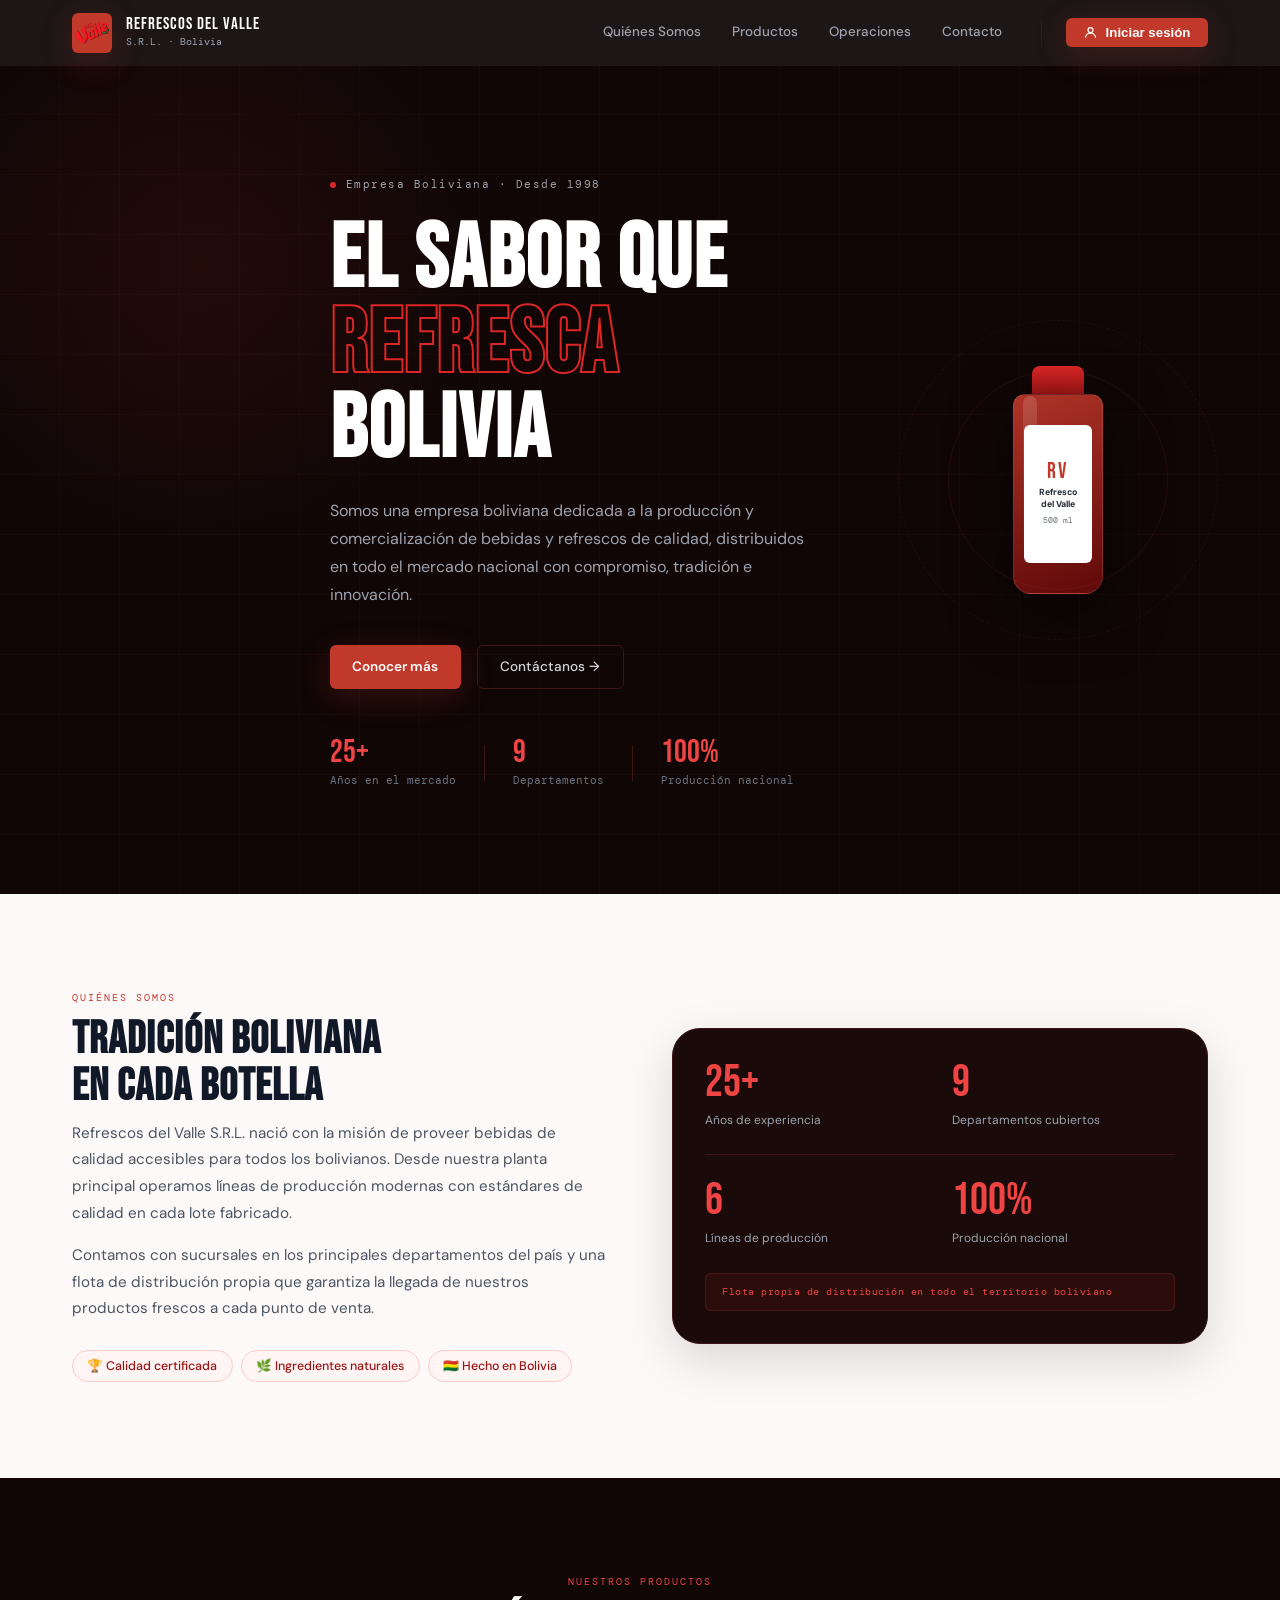
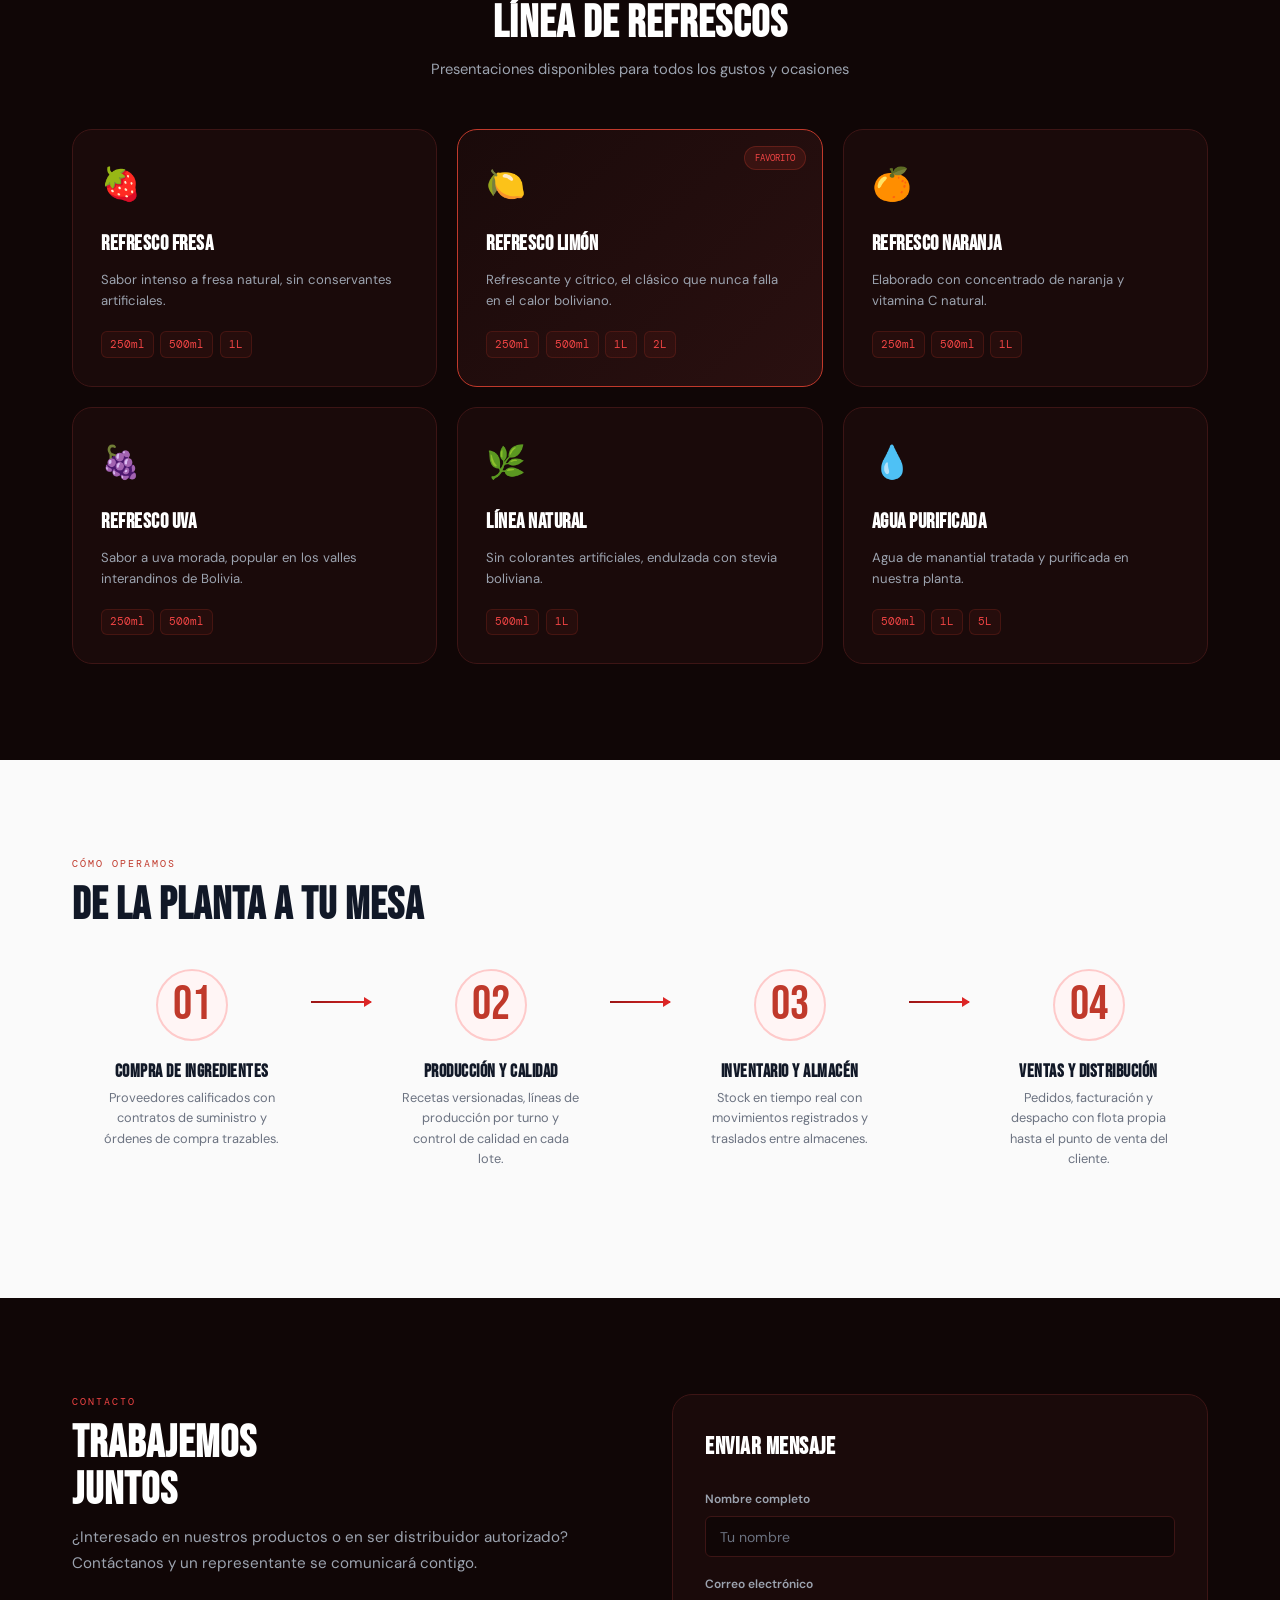
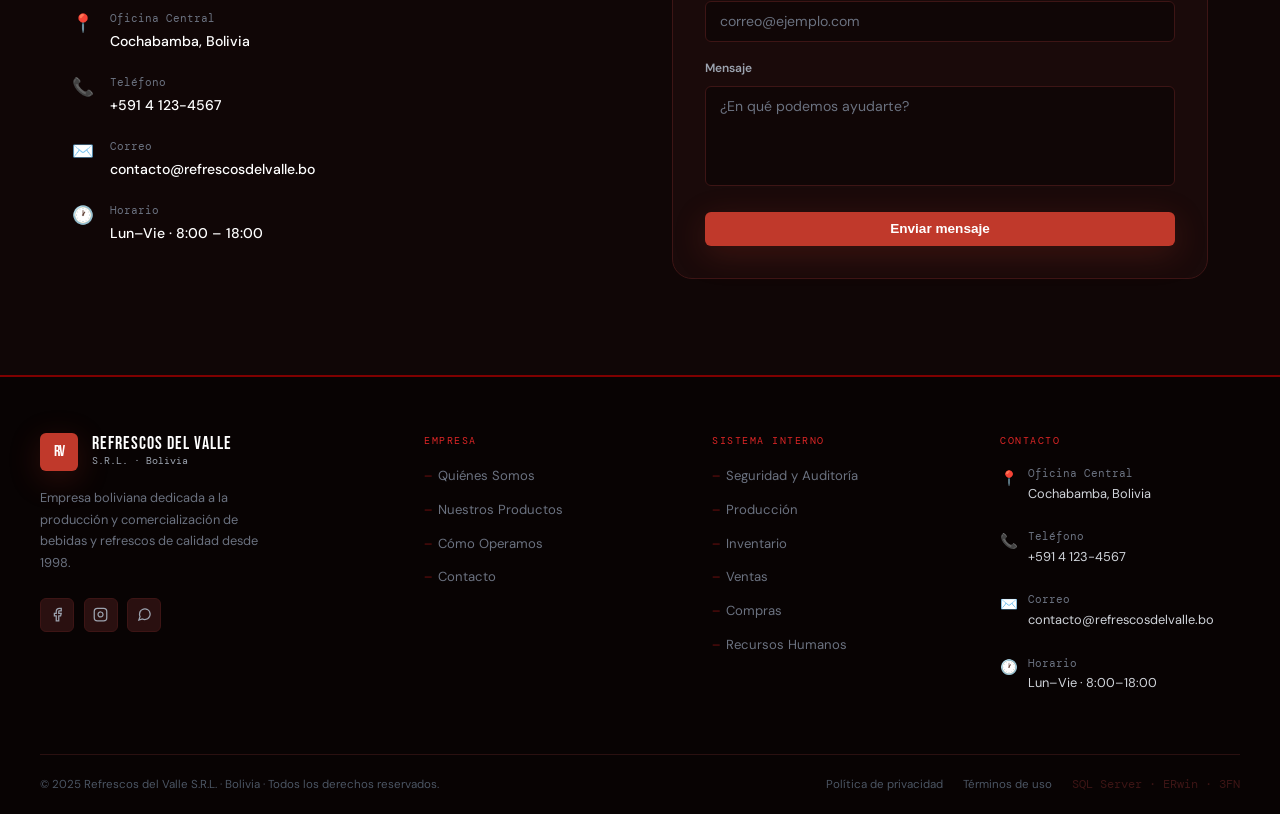
==== index.html @ 2c42db8d "Fist commit of the web page" ====
<!DOCTYPE html>
<html lang="es">
<head>
  <meta charset="UTF-8"/>
  <meta name="viewport" content="width=device-width, initial-scale=1.0"/>
  <title>Refrescos del Valle S.R.L. — Inicio</title>
  <meta name="description" content="Empresa boliviana dedicada a la producción y comercialización de bebidas y refrescos de calidad desde 1998."/>
  <link rel="icon" href="/assets/img/favicon.ico"/>
  <link rel="preconnect" href="https://fonts.googleapis.com"/>
  <link rel="preconnect" href="https://fonts.gstatic.com" crossorigin/>
  <link href="https://fonts.googleapis.com/css2?family=Bebas+Neue&family=DM+Sans:ital,wght@0,300;0,400;0,500;0,600;1,300&family=DM+Mono:wght@400;500&display=swap" rel="stylesheet"/>
  <link rel="stylesheet" href="/css/styles.css"/>
  <link rel="stylesheet" href="/css/components.css"/>
</head>
<body>

  <div id="header-placeholder"></div>

  <section class="hero-landing" id="inicio">
    <div class="hero-grid-bg"></div>
    <div class="hero-glow"></div>

    <div class="hero-landing-inner">
      <div class="hero-eyebrow">
        <span class="eyebrow-dot"></span>
        Empresa Boliviana · Desde 1998
      </div>
      <h1 class="hero-landing-title">
        El sabor que<br/>
        <span class="title-stroke">refresca</span><br/>
        Bolivia
      </h1>
      <p class="hero-landing-desc">
        Somos una empresa boliviana dedicada a la producción y comercialización
        de bebidas y refrescos de calidad, distribuidos en todo el mercado nacional
        con compromiso, tradición e innovación.
      </p>
      <div class="hero-actions">
        <a href="#quienes" class="btn-primary">Conocer más</a>
        <a href="#contacto" class="btn-ghost">Contáctanos →</a>
      </div>
      <div class="hero-numbers">
        <div class="hn-item">
          <span class="hn-val">25+</span>
          <span class="hn-label">Años en el mercado</span>
        </div>
        <div class="hn-sep"></div>
        <div class="hn-item">
          <span class="hn-val">9</span>
          <span class="hn-label">Departamentos</span>
        </div>
        <div class="hn-sep"></div>
        <div class="hn-item">
          <span class="hn-val">100%</span>
          <span class="hn-label">Producción nacional</span>
        </div>
      </div>
    </div>

    <!-- Botella decorativa -->
    <div class="hero-side-deco" aria-hidden="true">
      <div class="deco-bottle">
        <div class="bottle-cap"></div>
        <div class="bottle-body">
          <div class="bottle-label">
            <span class="bl-logo">RV</span>
            <span class="bl-name">Refresco<br/>del Valle</span>
            <span class="bl-vol">500 ml</span>
          </div>
        </div>
        <div class="bottle-shine"></div>
      </div>
      <div class="deco-circle dc1"></div>
      <div class="deco-circle dc2"></div>
    </div>
  </section>

  <!-- ══ QUIÉNES SOMOS ══ -->
  <section class="section" id="quienes">
    <div class="container">
      <div class="two-col">
        <div class="col-text">
          <div class="section-tag">QUIÉNES SOMOS</div>
          <h2 class="section-title">Tradición boliviana<br/>en cada botella</h2>
          <p class="body-text">
            Refrescos del Valle S.R.L. nació con la misión de proveer bebidas de calidad
            accesibles para todos los bolivianos. Desde nuestra planta principal operamos
            líneas de producción modernas con estándares de calidad en cada lote fabricado.
          </p>
          <p class="body-text mt-1">
            Contamos con sucursales en los principales departamentos del país y una flota
            de distribución propia que garantiza la llegada de nuestros productos frescos
            a cada punto de venta.
          </p>
          <div class="pill-group">
            <span class="pill">🏆 Calidad certificada</span>
            <span class="pill">🌿 Ingredientes naturales</span>
            <span class="pill">🇧🇴 Hecho en Bolivia</span>
          </div>
        </div>
        <div class="col-visual">
          <div class="stats-card">
            <div class="sc-row">
              <div class="sc-item">
                <span class="sc-num">25+</span>
                <span class="sc-label">Años de experiencia</span>
              </div>
              <div class="sc-item">
                <span class="sc-num">9</span>
                <span class="sc-label">Departamentos cubiertos</span>
              </div>
            </div>
            <div class="sc-divider"></div>
            <div class="sc-row">
              <div class="sc-item">
                <span class="sc-num">6</span>
                <span class="sc-label">Líneas de producción</span>
              </div>
              <div class="sc-item">
                <span class="sc-num">100%</span>
                <span class="sc-label">Producción nacional</span>
              </div>
            </div>
            <div class="sc-badge">Flota propia de distribución en todo el territorio boliviano</div>
          </div>
        </div>
      </div>
    </div>
  </section>

  <!-- ══ PRODUCTOS ══ -->
  <section class="section section-dark" id="productos">
    <div class="container">
      <div class="section-header-centered">
        <div class="section-tag light">NUESTROS PRODUCTOS</div>
        <h2 class="section-title light">Línea de refrescos</h2>
        <p class="section-subdesc">Presentaciones disponibles para todos los gustos y ocasiones</p>
      </div>
      <div class="products-grid">
        <div class="product-card">
          <div class="pc-icon">🍓</div>
          <h3 class="pc-name">Refresco Fresa</h3>
          <p class="pc-desc">Sabor intenso a fresa natural, sin conservantes artificiales.</p>
          <div class="pc-sizes">
            <span class="pc-size">250ml</span><span class="pc-size">500ml</span><span class="pc-size">1L</span>
          </div>
        </div>
        <div class="product-card featured">
          <div class="pc-badge-feat">FAVORITO</div>
          <div class="pc-icon">🍋</div>
          <h3 class="pc-name">Refresco Limón</h3>
          <p class="pc-desc">Refrescante y cítrico, el clásico que nunca falla en el calor boliviano.</p>
          <div class="pc-sizes">
            <span class="pc-size">250ml</span><span class="pc-size">500ml</span><span class="pc-size">1L</span><span class="pc-size">2L</span>
          </div>
        </div>
        <div class="product-card">
          <div class="pc-icon">🍊</div>
          <h3 class="pc-name">Refresco Naranja</h3>
          <p class="pc-desc">Elaborado con concentrado de naranja y vitamina C natural.</p>
          <div class="pc-sizes">
            <span class="pc-size">250ml</span><span class="pc-size">500ml</span><span class="pc-size">1L</span>
          </div>
        </div>
        <div class="product-card">
          <div class="pc-icon">🍇</div>
          <h3 class="pc-name">Refresco Uva</h3>
          <p class="pc-desc">Sabor a uva morada, popular en los valles interandinos de Bolivia.</p>
          <div class="pc-sizes">
            <span class="pc-size">250ml</span><span class="pc-size">500ml</span>
          </div>
        </div>
        <div class="product-card">
          <div class="pc-icon">🌿</div>
          <h3 class="pc-name">Línea Natural</h3>
          <p class="pc-desc">Sin colorantes artificiales, endulzada con stevia boliviana.</p>
          <div class="pc-sizes">
            <span class="pc-size">500ml</span><span class="pc-size">1L</span>
          </div>
        </div>
        <div class="product-card">
          <div class="pc-icon">💧</div>
          <h3 class="pc-name">Agua Purificada</h3>
          <p class="pc-desc">Agua de manantial tratada y purificada en nuestra planta.</p>
          <div class="pc-sizes">
            <span class="pc-size">500ml</span><span class="pc-size">1L</span><span class="pc-size">5L</span>
          </div>
        </div>
      </div>
    </div>
  </section>

  <!-- ══ OPERACIONES ══ -->
  <section class="section section-alt" id="operaciones">
    <div class="container">
      <div class="section-tag">CÓMO OPERAMOS</div>
      <h2 class="section-title">De la planta a tu mesa</h2>
      <div class="ops-timeline">
        <div class="ops-step">
          <div class="ops-num">01</div>
          <div class="ops-content">
            <h3 class="ops-title">Compra de Ingredientes</h3>
            <p class="ops-desc">Proveedores calificados con contratos de suministro y órdenes de compra trazables.</p>
          </div>
        </div>
        <div class="ops-connector"></div>
        <div class="ops-step">
          <div class="ops-num">02</div>
          <div class="ops-content">
            <h3 class="ops-title">Producción y Calidad</h3>
            <p class="ops-desc">Recetas versionadas, líneas de producción por turno y control de calidad en cada lote.</p>
          </div>
        </div>
        <div class="ops-connector"></div>
        <div class="ops-step">
          <div class="ops-num">03</div>
          <div class="ops-content">
            <h3 class="ops-title">Inventario y Almacén</h3>
            <p class="ops-desc">Stock en tiempo real con movimientos registrados y traslados entre almacenes.</p>
          </div>
        </div>
        <div class="ops-connector"></div>
        <div class="ops-step">
          <div class="ops-num">04</div>
          <div class="ops-content">
            <h3 class="ops-title">Ventas y Distribución</h3>
            <p class="ops-desc">Pedidos, facturación y despacho con flota propia hasta el punto de venta del cliente.</p>
          </div>
        </div>
      </div>
    </div>
  </section>

  <!-- ══ CONTACTO ══ -->
  <section class="section section-dark" id="contacto">
    <div class="container">
      <div class="two-col contact-col">
        <div class="col-text">
          <div class="section-tag light">CONTACTO</div>
          <h2 class="section-title light">Trabajemos<br/>juntos</h2>
          <p class="body-text light">
            ¿Interesado en nuestros productos o en ser distribuidor autorizado?
            Contáctanos y un representante se comunicará contigo.
          </p>
          <div class="contact-info">
            <div class="ci-item">
              <span class="ci-icon">📍</span>
              <div>
                <span class="ci-label">Oficina Central</span>
                <span class="ci-val">Cochabamba, Bolivia</span>
              </div>
            </div>
            <div class="ci-item">
              <span class="ci-icon">📞</span>
              <div>
                <span class="ci-label">Teléfono</span>
                <span class="ci-val">+591 4 123-4567</span>
              </div>
            </div>
            <div class="ci-item">
              <span class="ci-icon">✉️</span>
              <div>
                <span class="ci-label">Correo</span>
                <span class="ci-val">contacto@refrescosdelvalle.bo</span>
              </div>
            </div>
            <div class="ci-item">
              <span class="ci-icon">🕐</span>
              <div>
                <span class="ci-label">Horario</span>
                <span class="ci-val">Lun–Vie · 8:00 – 18:00</span>
              </div>
            </div>
          </div>
        </div>
        <div class="contact-form-wrap">
          <div class="contact-form">
            <h3 class="form-title">Enviar mensaje</h3>
            <div class="form-group">
              <label class="form-label" for="contactNombre">Nombre completo</label>
              <input type="text" id="contactNombre" class="form-input" placeholder="Tu nombre"/>
            </div>
            <div class="form-group">
              <label class="form-label" for="contactEmail">Correo electrónico</label>
              <input type="email" id="contactEmail" class="form-input" placeholder="correo@ejemplo.com"/>
            </div>
            <div class="form-group">
              <label class="form-label" for="contactMsg">Mensaje</label>
              <textarea id="contactMsg" class="form-input form-textarea" placeholder="¿En qué podemos ayudarte?"></textarea>
            </div>
            <button class="btn-primary full-width">Enviar mensaje</button>
          </div>
        </div>
      </div>
    </div>
  </section>

  <!-- Footer (se inyecta aquí) -->
  <div id="footer-placeholder"></div>

  <!-- Estilos específicos de index -->
  <style>
    /* Hero landing */
    .hero-landing {
      background: var(--dark-900); min-height: 92vh;
      display: flex; align-items: center;
      position: relative; overflow: hidden; padding: 5rem 2rem;
    }
    .hero-grid-bg {
      position: absolute; inset: 0; pointer-events: none;
      background-image:
        repeating-linear-gradient(0deg, transparent, transparent 59px, rgba(192,57,43,0.05) 59px, rgba(192,57,43,0.05) 60px),
        repeating-linear-gradient(90deg, transparent, transparent 59px, rgba(192,57,43,0.05) 59px, rgba(192,57,43,0.05) 60px);
    }
    .hero-glow {
      position: absolute; width: 600px; height: 600px;
      background: radial-gradient(circle, rgba(192,57,43,0.1) 0%, transparent 70%);
      top: -100px; left: -100px; pointer-events: none;
    }
    .hero-landing-inner { max-width: 1200px; margin: 0 auto; width: 100%; position: relative; z-index: 2; max-width: 620px; }
    .hero-eyebrow {
      display: inline-flex; align-items: center; gap: 0.6rem;
      font-family: var(--font-mono); font-size: 0.68rem;
      color: var(--gray-400); letter-spacing: 1.5px; margin-bottom: 1.5rem;
      animation: fadeUp .6s ease both;
    }
    .eyebrow-dot {
      width: 6px; height: 6px; border-radius: 50%; background: var(--red-500);
      animation: pulse-dot 2s ease infinite;
    }
    @keyframes pulse-dot { 0%,100% { opacity:1;transform:scale(1); } 50% { opacity:.5;transform:scale(.75); } }
    .hero-landing-title {
      font-family: var(--font-display); font-size: clamp(3.5rem,7vw,6.5rem);
      color: var(--white); line-height: .95; letter-spacing: 2px; margin-bottom: 1.5rem;
      animation: fadeUp .65s ease .1s both;
    }
    .title-stroke { -webkit-text-stroke: 2px var(--red-500); color: transparent; }
    .hero-landing-desc { color: var(--gray-400); font-size: 1rem; line-height: 1.75; max-width: 480px; margin-bottom: 2.25rem; animation: fadeUp .65s ease .2s both; }
    .hero-actions { display: flex; gap: 1rem; flex-wrap: wrap; margin-bottom: 3rem; animation: fadeUp .65s ease .3s both; }
    .hero-numbers { display: flex; align-items: center; animation: fadeUp .65s ease .4s both; }
    .hn-item { display: flex; flex-direction: column; padding: 0 1.75rem; }
    .hn-item:first-child { padding-left: 0; }
    .hn-val { font-family: var(--font-display); font-size: 2rem; color: var(--red-400); line-height: 1; }
    .hn-label { font-size: .68rem; color: var(--gray-500); font-family: var(--font-mono); margin-top: .2rem; }
    .hn-sep { width: 1px; height: 36px; background: var(--dark-600); }
    /* Botella */
    .hero-side-deco { position: absolute; right: 8%; top: 50%; transform: translateY(-50%); width: 240px; height: 400px; display: flex; align-items: center; justify-content: center; }
    .deco-bottle { position: relative; animation: float 4s ease-in-out infinite; }
    .bottle-cap { width: 52px; height: 28px; background: linear-gradient(180deg,var(--red-500),var(--red-700)); border-radius: 8px 8px 0 0; margin: 0 auto; }
    .bottle-body { width: 90px; height: 200px; background: linear-gradient(160deg,rgba(192,57,43,.9),rgba(100,10,10,.95)); border-radius: 12px 12px 18px 18px; position: relative; overflow: hidden; border: 1px solid rgba(255,255,255,.1); box-shadow: 0 20px 60px rgba(0,0,0,.5); }
    .bottle-label { position: absolute; inset: 30px 10px; background: var(--white); border-radius: 6px; display: flex; flex-direction: column; align-items: center; justify-content: center; gap: 4px; padding: 8px; }
    .bl-logo { font-family: var(--font-display); font-size: 1.4rem; color: var(--red-600); letter-spacing: 2px; line-height: 1; }
    .bl-name { font-size: .55rem; font-weight: 700; color: var(--gray-800); text-align: center; line-height: 1.3; }
    .bl-vol  { font-family: var(--font-mono); font-size: .5rem; color: var(--gray-500); }
    .bottle-shine { position: absolute; top: 30px; left: 10px; width: 14px; height: 160px; background: linear-gradient(180deg,rgba(255,255,255,.15),transparent); border-radius: 20px; }
    .deco-circle { position: absolute; border-radius: 50%; border: 1px solid rgba(192,57,43,.12); animation: spin-slow linear infinite; }
    .dc1 { width: 220px; height: 220px; animation-duration: 25s; }
    .dc2 { width: 320px; height: 320px; border-style: dashed; animation-duration: 40s; animation-direction: reverse; }
    @keyframes float { 0%,100% { transform:translateY(0); } 50% { transform:translateY(-12px); } }
    /* Products */
    .products-grid { display: grid; grid-template-columns: repeat(3,1fr); gap: 1.25rem; }
    .product-card { background: var(--dark-800); border: 1px solid var(--dark-600); border-radius: var(--radius-lg); padding: 1.75rem; position: relative; overflow: hidden; transition: all .25s; }
    .product-card:hover { border-color: var(--red-700); transform: translateY(-4px); box-shadow: var(--shadow-red); }
    .product-card.featured { border-color: var(--red-600); background: linear-gradient(135deg,var(--dark-800),var(--dark-700)); }
    .pc-badge-feat { position: absolute; top: 1rem; right: 1rem; font-family: var(--font-mono); font-size: .58rem; color: var(--red-400); background: rgba(192,57,43,.15); border: 1px solid rgba(192,57,43,.3); padding: .2rem .6rem; border-radius: 999px; }
    .pc-icon { font-size: 2rem; margin-bottom: 1rem; }
    .pc-name { font-family: var(--font-display); font-size: 1.3rem; color: var(--white); letter-spacing: .5px; margin-bottom: .5rem; }
    .pc-desc { font-size: .82rem; color: var(--gray-400); line-height: 1.6; margin-bottom: 1.25rem; }
    .pc-sizes { display: flex; flex-wrap: wrap; gap: .4rem; }
    .pc-size { font-family: var(--font-mono); font-size: .68rem; color: var(--red-400); background: rgba(192,57,43,.08); border: 1px solid rgba(192,57,43,.2); padding: .2rem .5rem; border-radius: var(--radius-sm); }
    /* Ops */
    .ops-timeline { display: flex; align-items: flex-start; gap: 0; margin: 2.5rem 0 2rem; }
    .ops-step { flex: 1; display: flex; flex-direction: column; align-items: center; text-align: center; gap: 1rem; }
    .ops-connector { flex-shrink: 0; width: 60px; height: 2px; background: linear-gradient(90deg,var(--red-700),var(--red-500)); margin-top: 2rem; position: relative; }
    .ops-connector::after { content:''; position: absolute; right:-6px; top:-4px; border: 5px solid transparent; border-left: 8px solid var(--red-500); }
    .ops-num { font-family: var(--font-display); font-size: 3rem; color: var(--red-600); line-height: 1; border: 2px solid var(--red-200); border-radius: 50%; width: 72px; height: 72px; display: flex; align-items: center; justify-content: center; background: var(--red-50); }
    .ops-title { font-family: var(--font-display); font-size: 1.15rem; color: var(--gray-900); letter-spacing: .5px; }
    .ops-desc  { font-size: .8rem; color: var(--gray-500); line-height: 1.6; max-width: 180px; }
    /* Contact */
    .contact-info { display: flex; flex-direction: column; gap: 1.25rem; margin-top: 2rem; }
    .ci-item { display: flex; align-items: flex-start; gap: 1rem; }
    .ci-icon { font-size: 1.1rem; flex-shrink: 0; }
    .ci-label { display: block; font-size: .7rem; color: var(--gray-500); font-family: var(--font-mono); margin-bottom: .15rem; }
    .ci-val   { display: block; font-size: .88rem; color: var(--white); font-weight: 500; }
    /* Responsive */
    @media (max-width: 1024px) {
      .products-grid { grid-template-columns: repeat(2,1fr); }
      .hero-side-deco { display: none; }
      .ops-timeline { flex-direction: column; align-items: flex-start; }
      .ops-connector { width: 2px; height: 30px; margin: 0 0 0 35px; }
      .ops-connector::after { display: none; }
      .ops-step { flex-direction: row; text-align: left; gap: 1.25rem; }
    }
    @media (max-width: 640px) {
      .products-grid { grid-template-columns: 1fr; }
      .hero-numbers { flex-wrap: wrap; gap: 1rem; }
      .hn-sep { display: none; }
      .hn-item { padding: 0; }
    }
  </style>

  <script src="/js/components.js"></script>
</body>
</html>
---- css/styles.css ----
*, *::before, *::after { box-sizing: border-box; margin: 0; padding: 0; }

:root {
  --red-900:  #5c0000;
  --red-800:  #7f0000;
  --red-700:  #9b1515;
  --red-600:  #c0392b;
  --red-500:  #dc2626;
  --red-400:  #ef4444;
  --red-200:  #fecaca;
  --red-100:  #fee2e2;
  --red-50:   #fff5f5;

  --dark-950: #080303;
  --dark-900: #100606;
  --dark-800: #1a0a0a;
  --dark-700: #2a1010;
  --dark-600: #3d1515;

  --gray-50:  #fafafa;
  --gray-100: #f3f3f3;
  --gray-200: #e5e5e5;
  --gray-300: #d1d5db;
  --gray-400: #9ca3af;
  --gray-500: #6b7280;
  --gray-600: #4b5563;
  --gray-800: #1f2937;
  --gray-900: #111827;

  --white: #ffffff;
  --cream: #fdf9f9;

  --font-display: 'Bebas Neue', sans-serif;
  --font-body:    'DM Sans', sans-serif;
  --font-mono:    'DM Mono', monospace;

  --radius-sm:  6px;
  --radius-md:  12px;
  --radius-lg:  20px;
  --radius-xl:  28px;

  --shadow-sm:  0 2px 8px rgba(0,0,0,0.07);
  --shadow-md:  0 8px 24px rgba(0,0,0,0.11);
  --shadow-lg:  0 16px 48px rgba(0,0,0,0.14);
  --shadow-red: 0 8px 32px rgba(192,57,43,0.22);

  /* Altura del header para offset en anclas */
  --header-h: 66px;
}

html { scroll-behavior: smooth; }

body {
  font-family: var(--font-body);
  background: var(--cream);
  color: var(--gray-800);
  line-height: 1.65;
  overflow-x: hidden;
  /* espacio para el header sticky */
  padding-top: var(--header-h);
}

/* ── Utilidades ── */
.container  { max-width: 1200px; margin: 0 auto; padding: 0 2rem; }
.mt-1       { margin-top: 1rem; }
.red-accent { color: var(--red-500); }

/* ── Botones ── */
.btn-primary {
  display: inline-flex; align-items: center; justify-content: center;
  background: var(--red-600); color: var(--white);
  padding: 0.6rem 1.4rem; border-radius: var(--radius-sm);
  font-size: 0.85rem; font-weight: 600;
  text-decoration: none; border: none; cursor: pointer;
  transition: background .18s, transform .15s, box-shadow .18s;
  box-shadow: var(--shadow-red);
}
.btn-primary:hover {
  background: var(--red-500);
  transform: translateY(-1px);
  box-shadow: 0 12px 32px rgba(192,57,43,0.35);
}
.btn-primary.full-width { width: 100%; }

.btn-ghost {
  display: inline-flex; align-items: center; justify-content: center;
  color: var(--gray-300); background: transparent;
  border: 1px solid var(--dark-600);
  padding: 0.6rem 1.4rem; border-radius: var(--radius-sm);
  font-size: 0.85rem; font-weight: 500;
  text-decoration: none; transition: all .18s; cursor: pointer;
}
.btn-ghost:hover { border-color: var(--red-600); color: var(--white); }

.btn-outline-red {
  display: inline-flex; align-items: center; justify-content: center;
  color: var(--red-600); background: transparent;
  border: 1.5px solid var(--red-600);
  padding: 0.55rem 1.3rem; border-radius: var(--radius-sm);
  font-size: 0.84rem; font-weight: 600;
  text-decoration: none; transition: all .18s; cursor: pointer;
}
.btn-outline-red:hover { background: var(--red-600); color: var(--white); }

/* ── Secciones ── */
.section      { padding: 6rem 0; }
.section-dark { background: var(--dark-900); }
.section-alt  { background: var(--gray-50); }

.section-tag {
  font-family: var(--font-mono); font-size: 0.63rem;
  color: var(--red-600); letter-spacing: 2px;
  text-transform: uppercase; margin-bottom: 0.6rem;
}
.section-tag.light { color: var(--red-400); }

.section-title {
  font-family: var(--font-display);
  font-size: clamp(2rem, 3.5vw, 3rem);
  color: var(--gray-900); letter-spacing: 1px;
  margin-bottom: 0.6rem; line-height: 1.05;
}
.section-title.light { color: var(--white); }

.section-header-centered { text-align: center; margin-bottom: 3rem; }
.section-subdesc  { color: var(--gray-400); font-size: 0.92rem; margin-top: 0.4rem; }
.body-text        { color: var(--gray-600); font-size: 0.95rem; line-height: 1.75; }
.body-text.light  { color: var(--gray-400); }

/* ── Layout ── */
.two-col {
  display: grid; grid-template-columns: 1fr 1fr;
  gap: 4rem; align-items: center;
}
.contact-col { align-items: start; }

/* ── Pills ── */
.pill-group { display: flex; flex-wrap: wrap; gap: 0.5rem; margin-top: 1.75rem; }
.pill {
  font-size: 0.78rem; font-weight: 500;
  background: var(--red-50); color: var(--red-700);
  border: 1px solid var(--red-200); border-radius: 999px;
  padding: 0.3rem 0.9rem;
}

/* ── Stats card ── */
.stats-card {
  background: var(--dark-800); border: 1px solid var(--dark-600);
  border-radius: var(--radius-xl); padding: 2rem;
  box-shadow: var(--shadow-lg);
}
.sc-row  { display: grid; grid-template-columns: 1fr 1fr; gap: 1.5rem; }
.sc-item { display: flex; flex-direction: column; gap: 0.3rem; }
.sc-num  { font-family: var(--font-display); font-size: 2.8rem; color: var(--red-400); line-height: 1; }
.sc-label { font-size: 0.75rem; color: var(--gray-400); }
.sc-divider { height: 1px; background: var(--dark-600); margin: 1.5rem 0; }
.sc-badge {
  margin-top: 1.5rem; padding: 0.6rem 1rem;
  background: rgba(192,57,43,0.1); border: 1px solid rgba(192,57,43,0.2);
  border-radius: var(--radius-sm);
  font-family: var(--font-mono); font-size: 0.65rem;
  color: var(--red-400); letter-spacing: 0.5px;
}

.contact-form {
  background: var(--dark-800); border: 1px solid var(--dark-600);
  border-radius: var(--radius-lg); padding: 2rem;
}
.form-title {
  font-family: var(--font-display); font-size: 1.5rem;
  color: var(--white); letter-spacing: 0.5px; margin-bottom: 1.5rem;
}
.form-group { margin-bottom: 1.1rem; }
.form-label { display: block; font-size: 0.75rem; font-weight: 600; color: var(--gray-400); margin-bottom: 0.4rem; }
.form-input {
  width: 100%; background: var(--dark-900); border: 1px solid var(--dark-600);
  border-radius: var(--radius-sm); padding: 0.65rem 0.9rem;
  color: var(--white); font-family: var(--font-body); font-size: 0.88rem;
  outline: none; transition: border-color .2s; resize: none;
}
.form-input:focus      { border-color: var(--red-600); }
.form-input::placeholder { color: var(--gray-500); }
.form-textarea         { height: 100px; }


@keyframes fadeUp {
  from { opacity: 0; transform: translateY(20px); }
  to   { opacity: 1; transform: translateY(0); }
}
@keyframes fadeIn {
  from { opacity: 0; }
  to   { opacity: 1; }
}
@keyframes spin-slow {
  from { transform: rotate(0deg); }
  to   { transform: rotate(360deg); }
}


@media (max-width: 1024px) {
  .two-col { grid-template-columns: 1fr; gap: 2.5rem; }
}
@media (max-width: 768px) {
  .section { padding: 4rem 0; }
  body { padding-top: 58px; }
  :root { --header-h: 58px; }
}
---- css/components.css ----
.navbar {
  position: fixed;
  top: 0;
  left: 0;
  right: 0;
  z-index: 1000;
  height: var(--header-h);
  background: rgba(10, 3, 3, 0.92);
  border-bottom: 1px solid var(--dark-700);
  backdrop-filter: blur(16px);
  -webkit-backdrop-filter: blur(16px);
  transition:
    background 0.3s,
    border-color 0.3s,
    box-shadow 0.3s;
}
.navbar.scrolled {
  background: var(--dark-900);
  border-bottom-color: var(--red-800);
  box-shadow: 0 4px 24px rgba(0, 0, 0, 0.45);
}

.nav-inner {
  max-width: 1200px;
  margin: 0 auto;
  padding: 0 2rem;
  height: 100%;
  display: flex;
  align-items: center;
  gap: 1.5rem;
}

/* Brand */
.nav-brand {
  display: flex;
  align-items: center;
  gap: 0.85rem;
  text-decoration: none;
  flex-shrink: 0;
}
.logo-mark {
  width: 40px;
  height: 40px;
  background: var(--red-600);
  border-radius: var(--radius-sm);
  display: flex;
  align-items: center;
  justify-content: center;
  overflow: hidden;
  transition: background 0.2s;
  box-shadow: var(--shadow-red);
}
/* Si hay imagen de logo */
.logo-mark img {
  width: 100%;
  height: 100%;
  object-fit: cover;
  border-radius: var(--radius-sm);
}
/* Fallback texto si no hay logo */
.logo-mark .logo-fallback {
  font-family: var(--font-display);
  font-size: 1rem;
  letter-spacing: -1px;
  color: var(--white);
}
.logo-mark:hover {
  background: var(--red-500);
}

.brand-text {
  display: flex;
  flex-direction: column;
}
.brand-name {
  font-family: var(--font-display);
  font-size: 1.05rem;
  letter-spacing: 1px;
  color: var(--white);
  line-height: 1.1;
}
.brand-sub {
  font-size: 0.6rem;
  color: var(--gray-400);
  font-family: var(--font-mono);
}

/* Nav links públicos */
.nav-links {
  display: flex;
  gap: 0.15rem;
  margin-left: auto;
}
.nav-link {
  color: var(--gray-400);
  text-decoration: none;
  font-size: 0.84rem;
  font-weight: 500;
  padding: 0.4rem 0.9rem;
  border-radius: var(--radius-sm);
  transition: all 0.18s;
  white-space: nowrap;
}
.nav-link:hover,
.nav-link.active {
  color: var(--white);
  background: var(--red-700);
}

/* Separador */
.nav-sep {
  width: 1px;
  height: 28px;
  background: var(--dark-600);
  flex-shrink: 0;
}

/* ── Botón Login (usuario NO logueado) ── */
.nav-login-btn {
  display: inline-flex;
  align-items: center;
  gap: 0.45rem;
  color: var(--white);
  background: var(--red-600);
  border: none;
  border-radius: var(--radius-sm);
  padding: 0.45rem 1.1rem;
  font-size: 0.83rem;
  font-weight: 600;
  cursor: pointer;
  text-decoration: none;
  transition:
    background 0.18s,
    box-shadow 0.18s;
  box-shadow: var(--shadow-red);
  flex-shrink: 0;
}
.nav-login-btn:hover {
  background: var(--red-500);
}
.nav-login-btn svg {
  width: 15px;
  height: 15px;
  stroke: currentColor;
  fill: none;
  stroke-width: 2;
}

/* ── Usuario logueado ── */
.nav-user-menu {
  position: relative;
  flex-shrink: 0;
}
.nav-user-trigger {
  display: flex;
  align-items: center;
  gap: 0.65rem;
  cursor: pointer;
  padding: 0.3rem 0.75rem 0.3rem 0.3rem;
  border-radius: var(--radius-md);
  border: 1px solid transparent;
  transition:
    border-color 0.18s,
    background 0.18s;
  background: transparent;
}
.nav-user-trigger:hover {
  border-color: var(--dark-600);
  background: var(--dark-800);
}

.user-avatar {
  width: 34px;
  height: 34px;
  border-radius: 50%;
  background: var(--red-800);
  border: 2px solid var(--red-600);
  display: flex;
  align-items: center;
  justify-content: center;
  font-family: var(--font-mono);
  font-size: 0.68rem;
  font-weight: 600;
  color: var(--white);
  flex-shrink: 0;
  overflow: hidden;
}
.user-avatar img {
  width: 100%;
  height: 100%;
  object-fit: cover;
}

.user-meta {
  display: flex;
  flex-direction: column;
}
.user-name {
  font-size: 0.8rem;
  font-weight: 600;
  color: var(--white);
  line-height: 1.1;
}
.user-role {
  font-size: 0.6rem;
  color: var(--red-400);
  font-family: var(--font-mono);
}

.user-chevron {
  width: 14px;
  height: 14px;
  stroke: var(--gray-400);
  fill: none;
  stroke-width: 2.5;
  transition: transform 0.2s;
  margin-left: 0.25rem;
}
.nav-user-menu.open .user-chevron {
  transform: rotate(180deg);
}

/* Dropdown */
.user-dropdown {
  position: absolute;
  top: calc(100% + 8px);
  right: 0;
  width: 220px;
  background: var(--dark-800);
  border: 1px solid var(--dark-600);
  border-radius: var(--radius-md);
  box-shadow: var(--shadow-lg);
  opacity: 0;
  pointer-events: none;
  transform: translateY(-6px);
  transition:
    opacity 0.2s,
    transform 0.2s;
  overflow: hidden;
  z-index: 999;
}
.nav-user-menu.open .user-dropdown {
  opacity: 1;
  pointer-events: all;
  transform: translateY(0);
}

.dropdown-header {
  padding: 0.9rem 1rem 0.75rem;
  border-bottom: 1px solid var(--dark-700);
}
.dropdown-user-full {
  font-size: 0.82rem;
  font-weight: 600;
  color: var(--white);
}
.dropdown-user-email {
  font-size: 0.7rem;
  color: var(--gray-500);
  font-family: var(--font-mono);
  margin-top: 0.15rem;
}

.dropdown-section {
  padding: 0.4rem 0;
}
.dropdown-section + .dropdown-section {
  border-top: 1px solid var(--dark-700);
}

.dropdown-item {
  display: flex;
  align-items: center;
  gap: 0.65rem;
  padding: 0.6rem 1rem;
  text-decoration: none;
  color: var(--gray-400);
  font-size: 0.82rem;
  transition:
    background 0.15s,
    color 0.15s;
  cursor: pointer;
  border: none;
  background: none;
  width: 100%;
  text-align: left;
}
.dropdown-item:hover {
  background: var(--dark-700);
  color: var(--white);
}
.dropdown-item.danger:hover {
  background: rgba(220, 38, 38, 0.12);
  color: var(--red-400);
}
.dropdown-item svg {
  width: 15px;
  height: 15px;
  stroke: currentColor;
  fill: none;
  stroke-width: 2;
  flex-shrink: 0;
}

/* Notificación badge */
.notif-badge {
  margin-left: auto;
  background: var(--red-600);
  color: var(--white);
  font-size: 0.6rem;
  font-family: var(--font-mono);
  padding: 0.1rem 0.4rem;
  border-radius: 999px;
  font-weight: 600;
}

/* ══════════════════════════
   MODAL DE LOGIN
══════════════════════════ */
.modal-overlay {
  position: fixed;
  inset: 0;
  z-index: 2000;
  background: rgba(8, 3, 3, 0.75);
  backdrop-filter: blur(6px);
  display: flex;
  align-items: center;
  justify-content: center;
  opacity: 0;
  pointer-events: none;
  transition: opacity 0.25s;
}
.modal-overlay.open {
  opacity: 1;
  pointer-events: all;
}

.login-modal {
  background: var(--dark-800);
  border: 1px solid var(--dark-600);
  border-radius: var(--radius-xl);
  padding: 2.5rem;
  width: 100%;
  max-width: 400px;
  transform: translateY(16px) scale(0.97);
  transition: transform 0.25s;
  position: relative;
}
.modal-overlay.open .login-modal {
  transform: translateY(0) scale(1);
}

.modal-close {
  position: absolute;
  top: 1rem;
  right: 1rem;
  background: none;
  border: none;
  cursor: pointer;
  color: var(--gray-500);
  transition: color 0.15s;
  padding: 0.25rem;
}
.modal-close:hover {
  color: var(--white);
}
.modal-close svg {
  width: 18px;
  height: 18px;
  stroke: currentColor;
  fill: none;
  stroke-width: 2;
}

.modal-logo {
  display: flex;
  align-items: center;
  gap: 0.75rem;
  margin-bottom: 1.75rem;
}
.modal-logo .logo-mark {
  width: 36px;
  height: 36px;
}
.modal-brand-name {
  font-family: var(--font-display);
  font-size: 1rem;
  letter-spacing: 1px;
  color: var(--white);
}

.modal-title {
  font-family: var(--font-display);
  font-size: 1.8rem;
  color: var(--white);
  letter-spacing: 1px;
  margin-bottom: 0.3rem;
}
.modal-sub {
  font-size: 0.8rem;
  color: var(--gray-500);
  margin-bottom: 1.75rem;
}

.form-input-dark {
  width: 100%;
  background: var(--dark-900);
  border: 1px solid var(--dark-600);
  border-radius: var(--radius-sm);
  padding: 0.7rem 0.95rem;
  color: var(--white);
  font-family: var(--font-body);
  font-size: 0.88rem;
  outline: none;
  transition: border-color 0.2s;
}
.form-input-dark:focus {
  border-color: var(--red-600);
}
.form-input-dark::placeholder {
  color: var(--gray-600);
}

.input-icon-wrap {
  position: relative;
}
.input-icon-wrap .form-input-dark {
  padding-left: 2.5rem;
}
.input-icon {
  position: absolute;
  left: 0.75rem;
  top: 50%;
  transform: translateY(-50%);
  width: 16px;
  height: 16px;
  stroke: var(--gray-500);
  fill: none;
  stroke-width: 2;
  pointer-events: none;
}

.form-row-between {
  display: flex;
  align-items: center;
  justify-content: space-between;
  margin-bottom: 1.5rem;
  margin-top: 0.5rem;
}
.form-check {
  display: flex;
  align-items: center;
  gap: 0.5rem;
  cursor: pointer;
}
.form-check input {
  accent-color: var(--red-600);
}
.form-check span {
  font-size: 0.78rem;
  color: var(--gray-400);
}
.form-link {
  font-size: 0.78rem;
  color: var(--red-400);
  text-decoration: none;
}
.form-link:hover {
  color: var(--red-300, #fca5a5);
  text-decoration: underline;
}

.login-divider {
  display: flex;
  align-items: center;
  gap: 0.75rem;
  margin: 1.25rem 0;
  font-size: 0.72rem;
  color: var(--gray-600);
}
.login-divider::before,
.login-divider::after {
  content: "";
  flex: 1;
  height: 1px;
  background: var(--dark-600);
}

.login-error {
  background: rgba(220, 38, 38, 0.1);
  border: 1px solid rgba(220, 38, 38, 0.3);
  border-radius: var(--radius-sm);
  padding: 0.6rem 0.9rem;
  font-size: 0.78rem;
  color: var(--red-400);
  margin-bottom: 1rem;
  display: none;
}
.login-error.show {
  display: block;
}

/* ══════════════════════════
   FOOTER
══════════════════════════ */
.footer {
  background: var(--dark-950);
  border-top: 2px solid var(--red-800);
  padding: 3.5rem 2rem 0;
}
.footer-inner {
  max-width: 1200px;
  margin: 0 auto;
  display: grid;
  grid-template-columns: 1.4fr 1fr 1fr 1fr;
  gap: 3rem;
  padding-bottom: 3rem;
}

.footer-brand-col {
  display: flex;
  flex-direction: column;
  gap: 1rem;
}
.footer-logo {
  display: flex;
  align-items: center;
  gap: 0.85rem;
}
.footer-brand-name {
  font-family: var(--font-display);
  font-size: 1.1rem;
  letter-spacing: 1px;
  color: var(--white);
  line-height: 1.1;
}
.footer-brand-sub {
  font-size: 0.62rem;
  color: var(--gray-400);
  font-family: var(--font-mono);
}
.footer-desc {
  font-size: 0.8rem;
  color: var(--gray-500);
  line-height: 1.7;
  max-width: 220px;
}

.footer-social {
  display: flex;
  gap: 0.6rem;
  margin-top: 0.5rem;
}
.social-btn {
  width: 34px;
  height: 34px;
  border-radius: var(--radius-sm);
  background: var(--dark-700);
  border: 1px solid var(--dark-600);
  display: flex;
  align-items: center;
  justify-content: center;
  text-decoration: none;
  transition: all 0.18s;
}
.social-btn:hover {
  background: var(--red-700);
  border-color: var(--red-600);
}
.social-btn svg {
  width: 15px;
  height: 15px;
  stroke: var(--gray-400);
  fill: none;
  stroke-width: 2;
}
.social-btn:hover svg {
  stroke: var(--white);
}

.footer-col {
  display: flex;
  flex-direction: column;
  gap: 0.75rem;
}
.footer-col-title {
  font-family: var(--font-mono);
  font-size: 0.63rem;
  color: var(--red-500);
  letter-spacing: 1.5px;
  text-transform: uppercase;
  margin-bottom: 0.25rem;
}
.footer-link {
  font-size: 0.82rem;
  color: var(--gray-500);
  text-decoration: none;
  transition: color 0.15s;
  display: flex;
  align-items: center;
  gap: 0.35rem;
}
.footer-link:hover {
  color: var(--white);
}
.footer-link::before {
  content: "—";
  font-size: 0.6rem;
  color: var(--red-700);
}

.footer-contact-item {
  display: flex;
  align-items: flex-start;
  gap: 0.6rem;
  margin-bottom: 0.75rem;
}
.fci-icon {
  font-size: 0.9rem;
  margin-top: 0.1rem;
  flex-shrink: 0;
}
.fci-label {
  font-size: 0.68rem;
  color: var(--gray-500);
  font-family: var(--font-mono);
  display: block;
}
.fci-val {
  font-size: 0.8rem;
  color: var(--gray-300);
  display: block;
}

.footer-bottom {
  max-width: 1200px;
  margin: 0 auto;
  padding: 1.25rem 0;
  border-top: 1px solid var(--dark-700);
  display: flex;
  align-items: center;
  justify-content: space-between;
  font-size: 0.72rem;
  color: var(--gray-600);
}
.footer-bottom-right {
  display: flex;
  align-items: center;
  gap: 1.25rem;
}
.footer-bottom-link {
  color: var(--gray-600);
  text-decoration: none;
  transition: color 0.15s;
}
.footer-bottom-link:hover {
  color: var(--gray-400);
}
.footer-mono {
  font-family: var(--font-mono);
  color: var(--dark-600);
}

@media (max-width: 1024px) {
  .footer-inner {
    grid-template-columns: 1fr 1fr;
    gap: 2.5rem;
  }
}
@media (max-width: 768px) {
  .nav-links {
    display: none;
  }
  .nav-sep {
    display: none;
  }
  .footer-inner {
    grid-template-columns: 1fr 1fr;
    gap: 2rem;
  }
  .footer-bottom {
    flex-direction: column;
    gap: 0.5rem;
    text-align: center;
  }
  .footer-bottom-right {
    gap: 1rem;
  }
}
@media (max-width: 480px) {
  .footer-inner {
    grid-template-columns: 1fr;
  }
  .user-meta {
    display: none;
  }
}
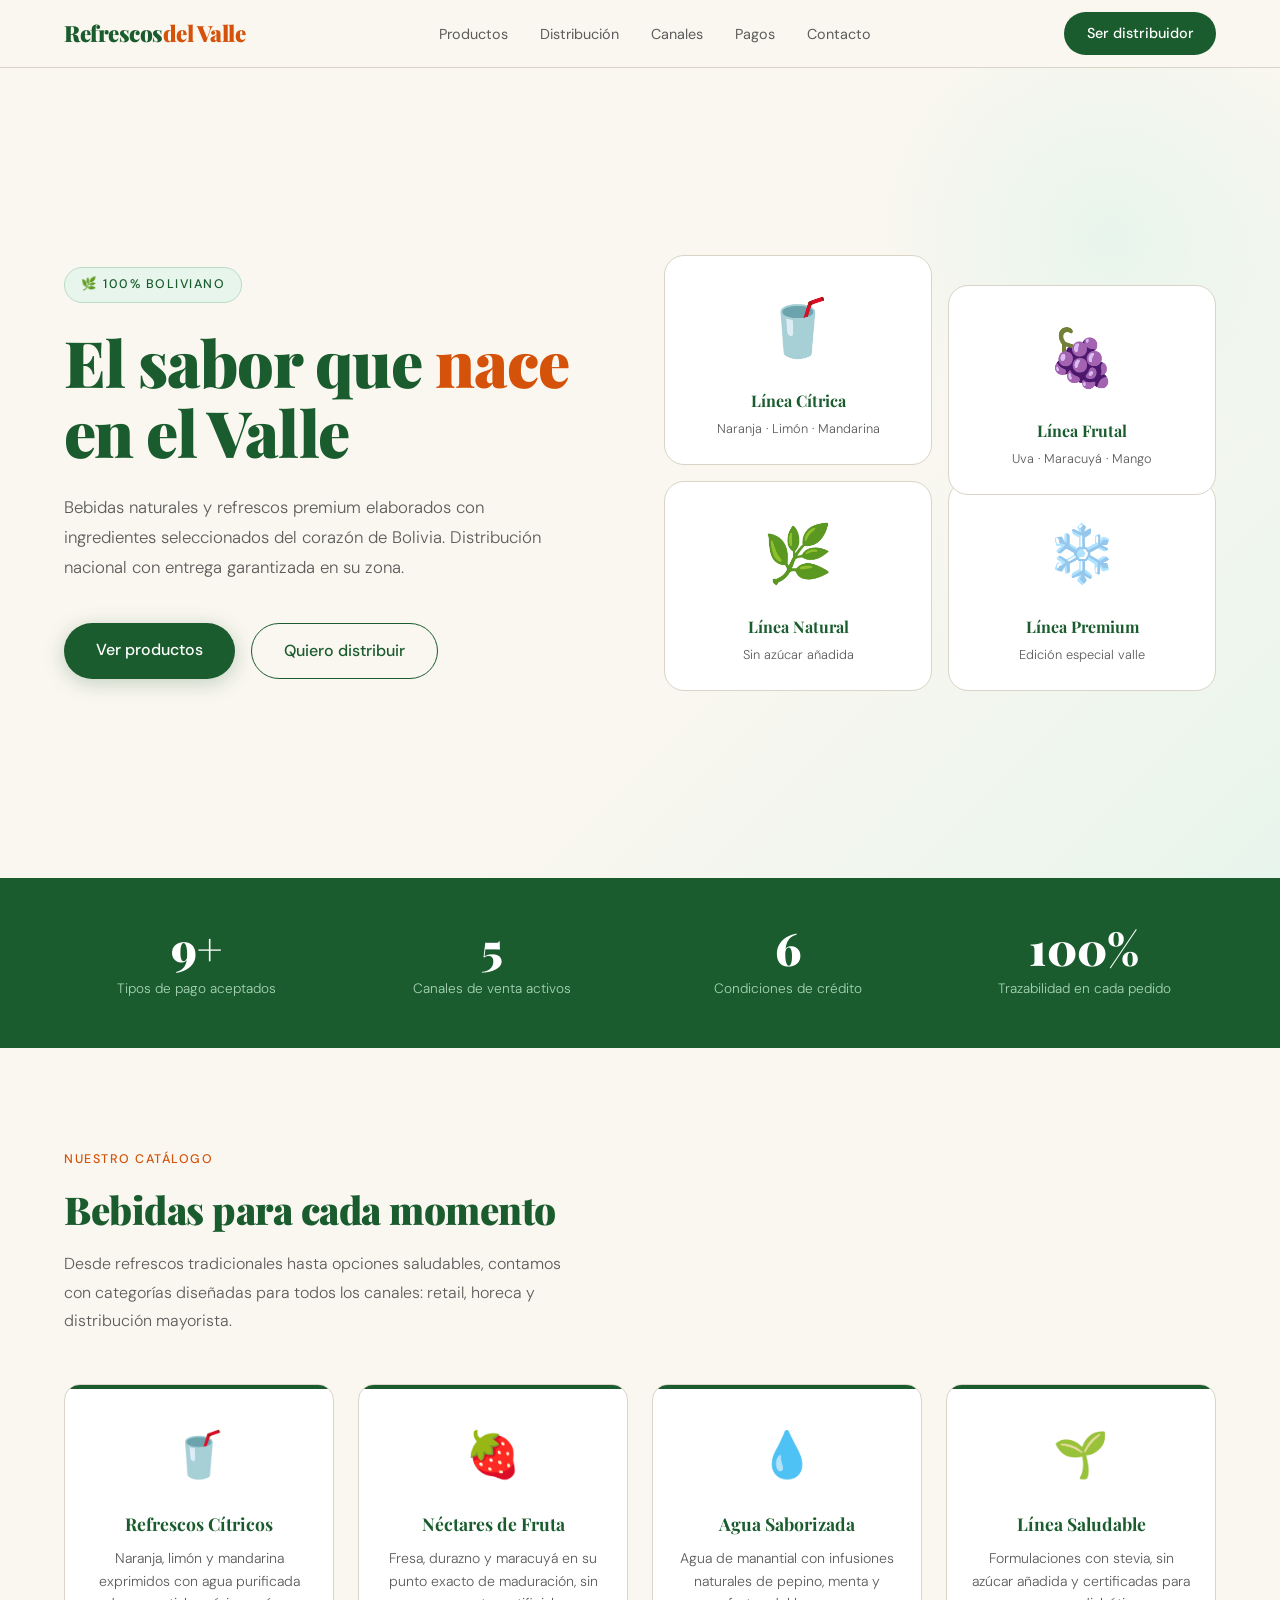
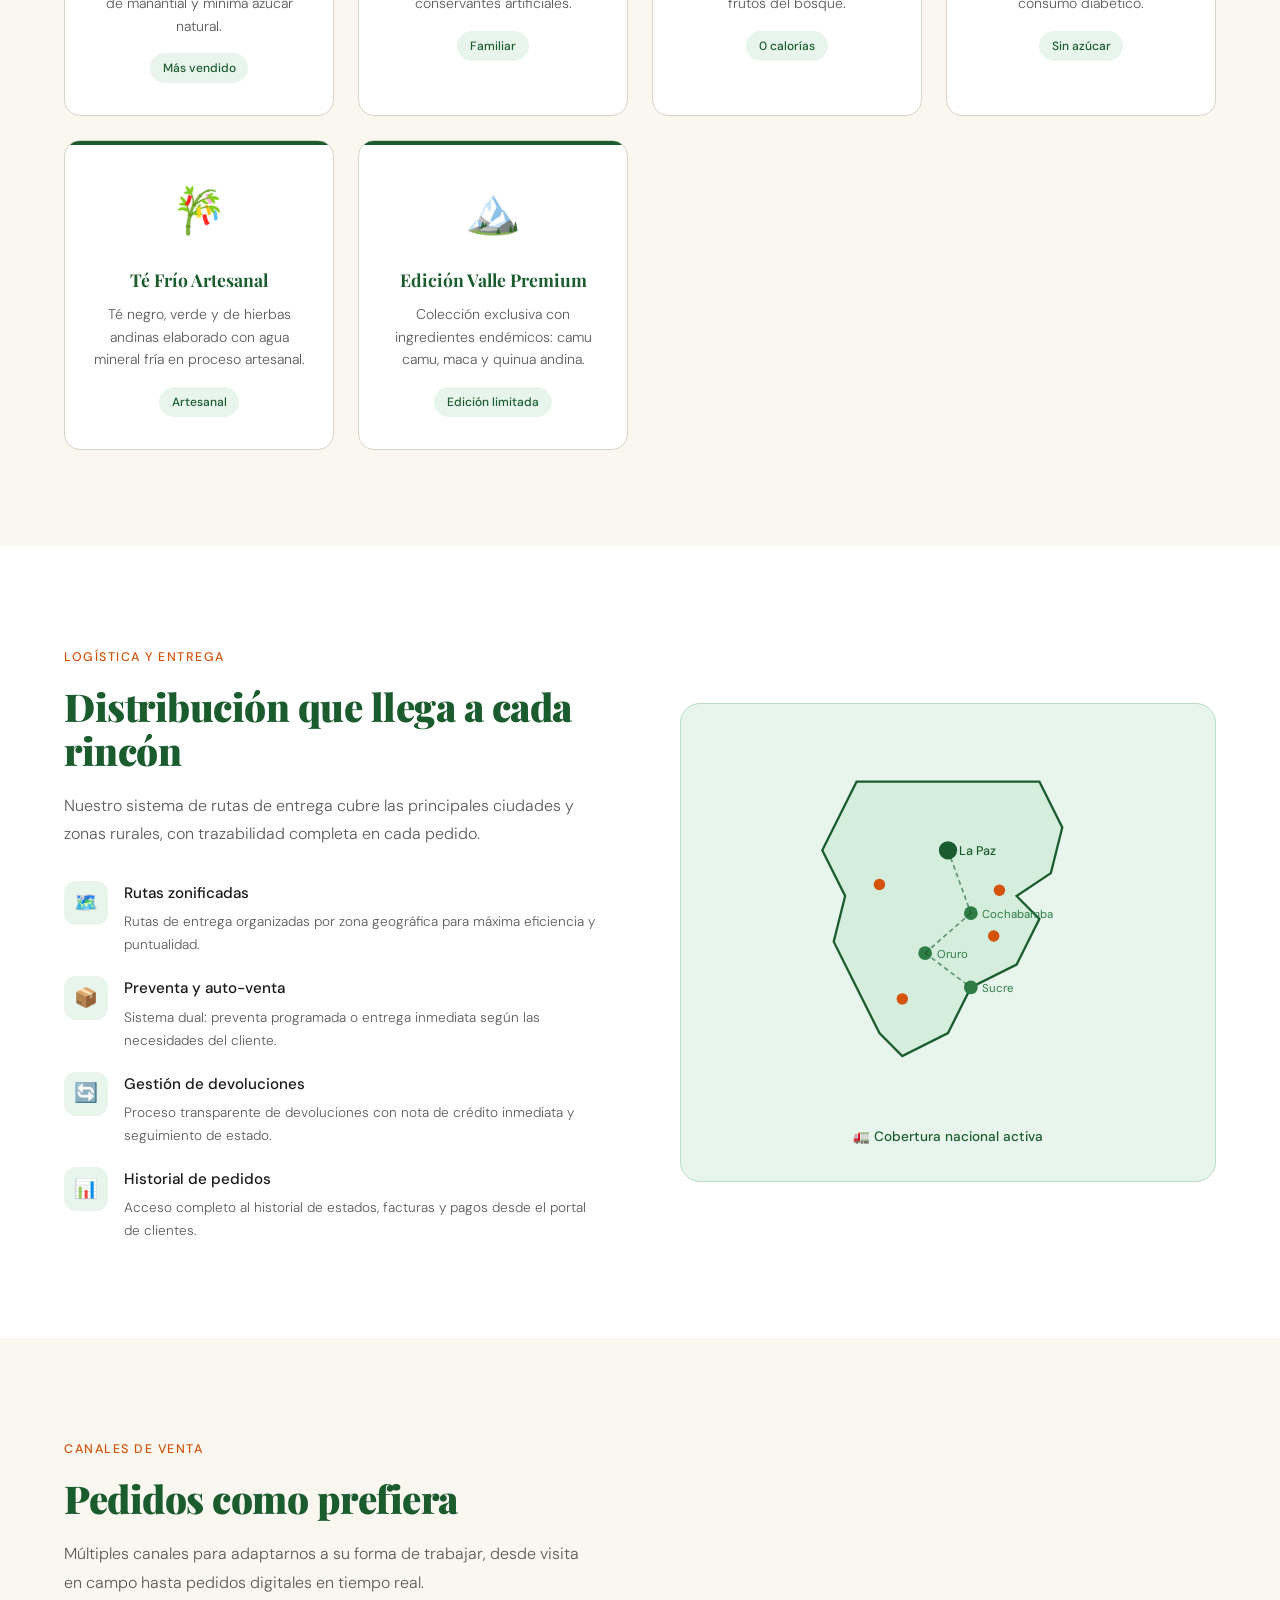
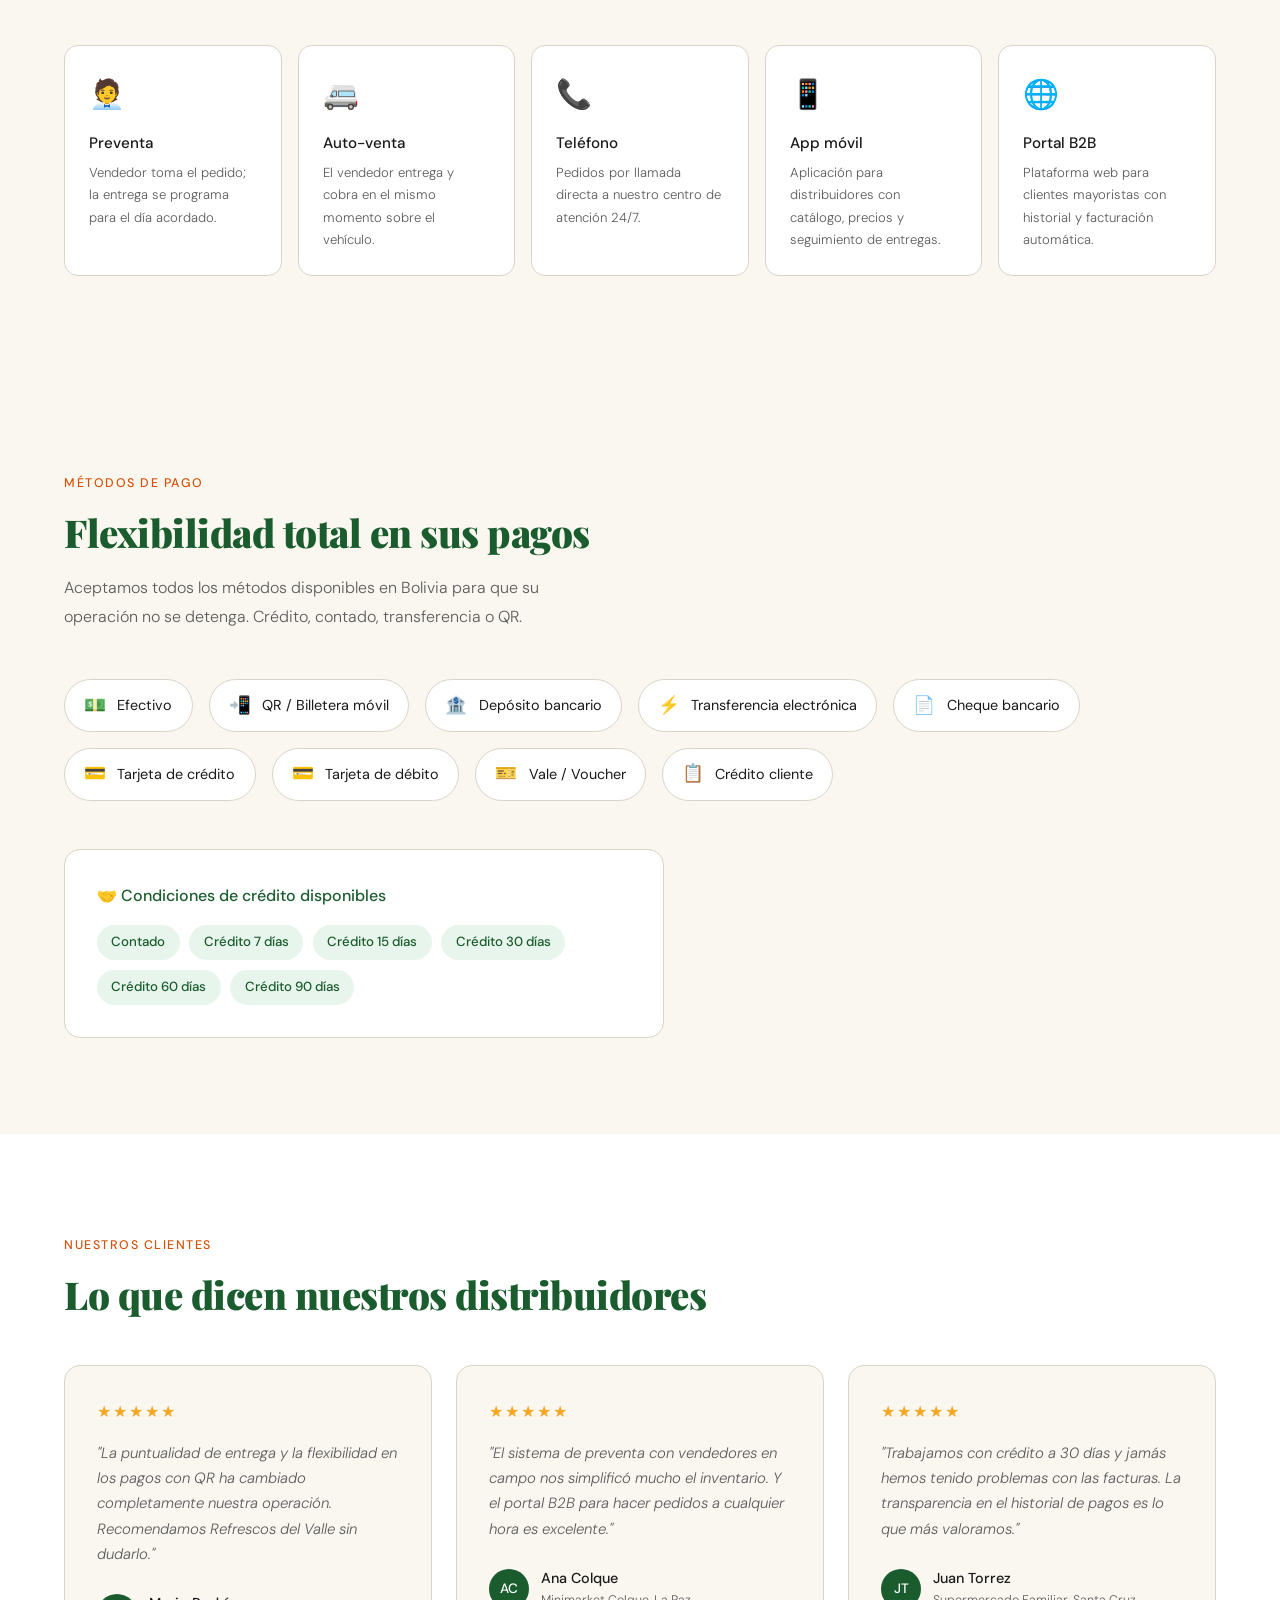
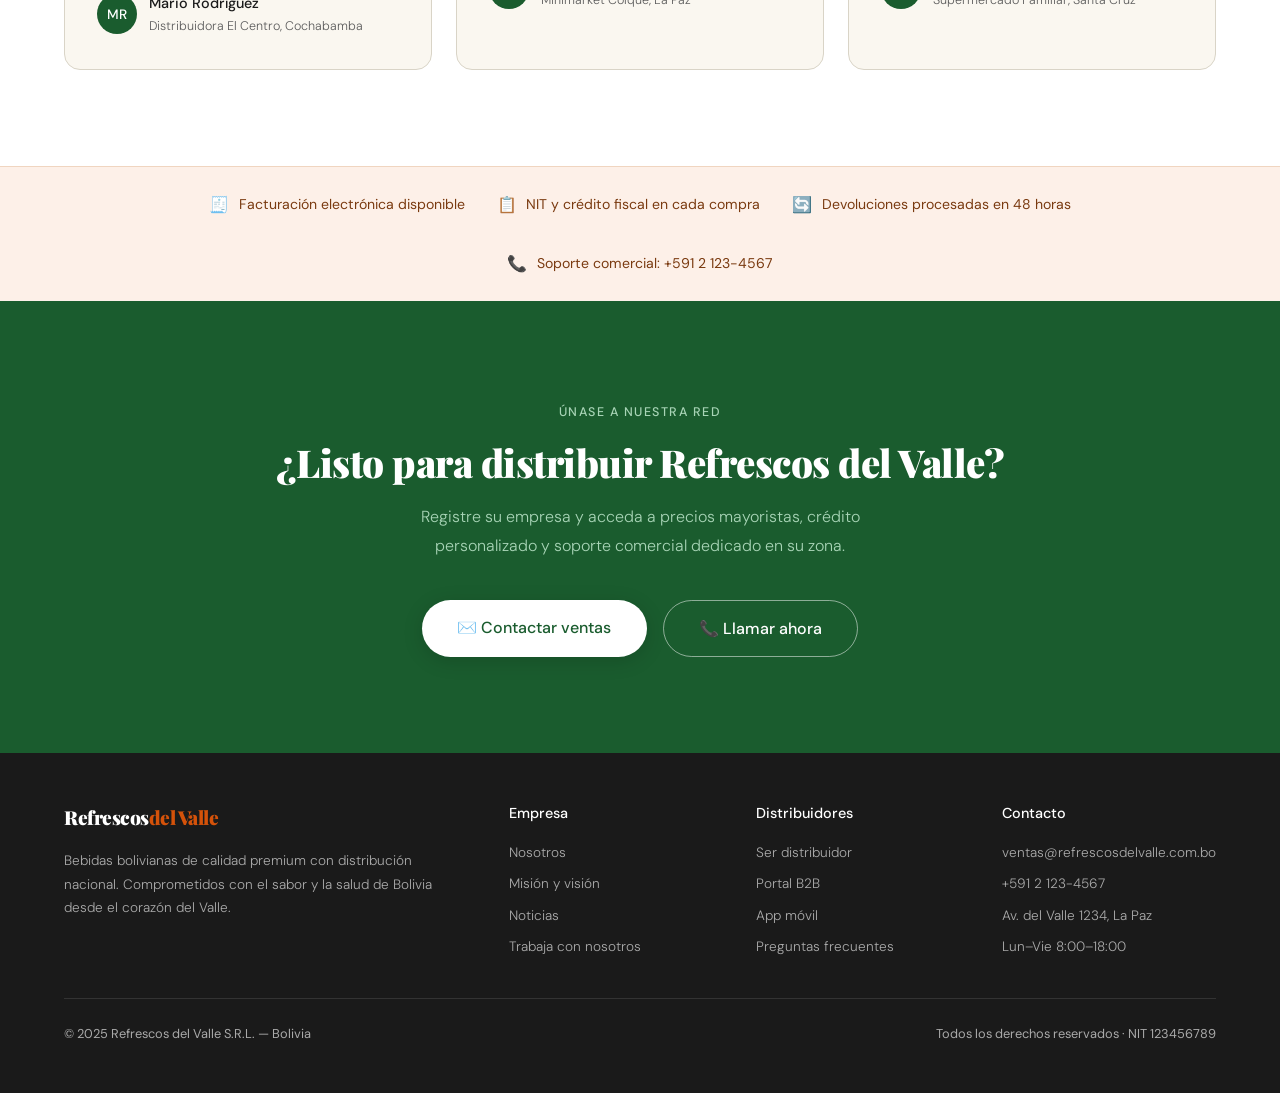
==== commit 98f7cfe8: "mi parte bro" ====
--- a/index.html
+++ b/index.html
@@ -1,404 +1,695 @@
 <!DOCTYPE html>
 <html lang="es">
 <head>
-  <meta charset="UTF-8"/>
-  <meta name="viewport" content="width=device-width, initial-scale=1.0"/>
-  <title>Refrescos del Valle S.R.L. — Inicio</title>
-  <meta name="description" content="Empresa boliviana dedicada a la producción y comercialización de bebidas y refrescos de calidad desde 1998."/>
-  <link rel="icon" href="/assets/img/favicon.ico"/>
-  <link rel="preconnect" href="https://fonts.googleapis.com"/>
-  <link rel="preconnect" href="https://fonts.gstatic.com" crossorigin/>
-  <link href="https://fonts.googleapis.com/css2?family=Bebas+Neue&family=DM+Sans:ital,wght@0,300;0,400;0,500;0,600;1,300&family=DM+Mono:wght@400;500&display=swap" rel="stylesheet"/>
-  <link rel="stylesheet" href="/css/styles.css"/>
-  <link rel="stylesheet" href="/css/components.css"/>
+<meta charset="UTF-8">
+<meta name="viewport" content="width=device-width, initial-scale=1.0">
+<meta name="description" content="Refrescos del Valle — Bebidas naturales bolivianas de calidad premium. Distribución nacional con sabores únicos del corazón de Bolivia.">
+<meta name="keywords" content="refrescos, bebidas, Bolivia, distribución, bebidas naturales, refrescos bolivianos">
+<meta property="og:title" content="Refrescos del Valle — El sabor de Bolivia">
+<meta property="og:description" content="Bebidas naturales y refrescos premium directo del corazón de Bolivia a tu mesa.">
+<meta property="og:type" content="website">
+<title>Refrescos del Valle — El Sabor de Bolivia</title>
+<link rel="preconnect" href="https://fonts.googleapis.com">
+<link href="https://fonts.googleapis.com/css2?family=Playfair+Display:wght@700;900&family=DM+Sans:wght@300;400;500&display=swap" rel="stylesheet">
+<style>
+  *, *::before, *::after { box-sizing: border-box; margin: 0; padding: 0; }
+
+  :root {
+    --verde:    #1a5c2e;
+    --verde-m:  #2e7d46;
+    --verde-c:  #e8f5ec;
+    --naranja:  #d4520a;
+    --naranja-c:#fdf0e8;
+    --crema:    #faf7f0;
+    --texto:    #1a1a1a;
+    --gris:     #5c5c5c;
+    --borde:    #d9d4c7;
+    --r: 10px;
+  }
+
+  html { scroll-behavior: smooth; }
+
+  body {
+    font-family: 'DM Sans', sans-serif;
+    background: var(--crema);
+    color: var(--texto);
+    font-size: 16px;
+    line-height: 1.7;
+  }
+
+  /* NAV */
+  nav {
+    position: sticky; top: 0; z-index: 100;
+    background: rgba(250,247,240,0.94);
+    backdrop-filter: blur(10px);
+    border-bottom: 1px solid var(--borde);
+    padding: 0 5%;
+    display: flex; align-items: center; justify-content: space-between;
+    height: 68px;
+  }
+  .logo {
+    font-family: 'Playfair Display', serif;
+    font-size: 1.4rem; font-weight: 900;
+    color: var(--verde);
+    letter-spacing: -0.5px;
+    text-decoration: none;
+  }
+  .logo span { color: var(--naranja); }
+  .nav-links { display: flex; gap: 2rem; list-style: none; }
+  .nav-links a {
+    text-decoration: none; font-size: 0.9rem; font-weight: 400;
+    color: var(--gris); transition: color .2s;
+  }
+  .nav-links a:hover { color: var(--verde); }
+  .nav-cta {
+    background: var(--verde); color: #fff;
+    padding: .55rem 1.4rem; border-radius: 50px;
+    text-decoration: none; font-size: 0.9rem; font-weight: 500;
+    transition: background .2s, transform .15s;
+  }
+  .nav-cta:hover { background: var(--verde-m); transform: translateY(-1px); }
+
+  /* HERO */
+  .hero {
+    min-height: 90vh;
+    display: grid; grid-template-columns: 1fr 1fr;
+    align-items: center; gap: 3rem;
+    padding: 5rem 5%;
+    background: linear-gradient(135deg, var(--crema) 60%, var(--verde-c));
+    position: relative; overflow: hidden;
+  }
+  .hero::before {
+    content: '';
+    position: absolute; right: -80px; top: -80px;
+    width: 500px; height: 500px;
+    background: radial-gradient(circle, var(--verde-c) 0%, transparent 70%);
+    border-radius: 50%;
+  }
+  .hero-tag {
+    display: inline-block;
+    background: var(--verde-c); color: var(--verde);
+    font-size: .78rem; font-weight: 500; letter-spacing: 1.5px;
+    text-transform: uppercase;
+    padding: .4rem 1rem; border-radius: 50px;
+    border: 1px solid #b8ddc4;
+    margin-bottom: 1.5rem;
+  }
+  .hero h1 {
+    font-family: 'Playfair Display', serif;
+    font-size: clamp(2.6rem, 5vw, 4.2rem);
+    font-weight: 900; line-height: 1.1;
+    color: var(--verde); margin-bottom: 1.5rem;
+    letter-spacing: -1px;
+  }
+  .hero h1 em { color: var(--naranja); font-style: normal; }
+  .hero-desc {
+    font-size: 1.05rem; color: var(--gris);
+    max-width: 480px; margin-bottom: 2.5rem;
+    font-weight: 300; line-height: 1.8;
+  }
+  .hero-btns { display: flex; gap: 1rem; flex-wrap: wrap; }
+  .btn-primary {
+    background: var(--verde); color: #fff;
+    padding: .85rem 2rem; border-radius: 50px;
+    text-decoration: none; font-weight: 500;
+    transition: background .2s, transform .15s, box-shadow .2s;
+    box-shadow: 0 4px 20px rgba(26,92,46,.25);
+  }
+  .btn-primary:hover { background: var(--verde-m); transform: translateY(-2px); box-shadow: 0 8px 28px rgba(26,92,46,.3); }
+  .btn-secondary {
+    background: transparent; color: var(--verde);
+    padding: .85rem 2rem; border-radius: 50px;
+    text-decoration: none; font-weight: 500;
+    border: 1.5px solid var(--verde);
+    transition: background .2s, color .2s;
+  }
+  .btn-secondary:hover { background: var(--verde); color: #fff; }
+
+  /* HERO VISUAL */
+  .hero-visual {
+    display: grid; grid-template-columns: 1fr 1fr; gap: 1rem;
+    position: relative; z-index: 1;
+  }
+  .bottle-card {
+    background: #fff; border-radius: 20px;
+    border: 1px solid var(--borde);
+    padding: 1.5rem; text-align: center;
+    transition: transform .3s, box-shadow .3s;
+  }
+  .bottle-card:hover { transform: translateY(-6px); box-shadow: 0 16px 40px rgba(0,0,0,.1); }
+  .bottle-card:nth-child(2) { transform: translateY(30px); }
+  .bottle-card:nth-child(2):hover { transform: translateY(24px); }
+  .bottle-icon { font-size: 3.5rem; margin-bottom: .75rem; }
+  .bottle-name {
+    font-family: 'Playfair Display', serif;
+    font-size: 1rem; font-weight: 700; color: var(--verde);
+    margin-bottom: .25rem;
+  }
+  .bottle-cat { font-size: .8rem; color: var(--gris); font-weight: 300; }
+
+  /* STATS */
+  .stats {
+    background: var(--verde);
+    padding: 3rem 5%;
+    display: grid; grid-template-columns: repeat(4,1fr); gap: 2rem;
+    text-align: center;
+  }
+  .stat-num {
+    font-family: 'Playfair Display', serif;
+    font-size: 2.8rem; font-weight: 900; color: #fff;
+    line-height: 1;
+  }
+  .stat-label { color: #a8d4b6; font-size: .85rem; margin-top: .4rem; font-weight: 300; }
+
+  /* SECTION BASE */
+  section { padding: 6rem 5%; }
+  .section-tag {
+    display: inline-block;
+    color: var(--naranja); font-size: .78rem; font-weight: 500;
+    letter-spacing: 1.5px; text-transform: uppercase;
+    margin-bottom: 1rem;
+  }
+  .section-title {
+    font-family: 'Playfair Display', serif;
+    font-size: clamp(1.8rem, 3vw, 2.6rem);
+    font-weight: 900; color: var(--verde);
+    line-height: 1.15; margin-bottom: 1.2rem;
+    letter-spacing: -0.5px;
+  }
+  .section-desc { color: var(--gris); font-size: 1rem; max-width: 520px; font-weight: 300; line-height: 1.8; }
+
+  /* PRODUCTOS */
+  .productos-grid {
+    display: grid; grid-template-columns: repeat(auto-fill, minmax(240px, 1fr));
+    gap: 1.5rem; margin-top: 3rem;
+  }
+  .producto-card {
+    background: #fff; border-radius: 16px; border: 1px solid var(--borde);
+    padding: 2rem 1.5rem; text-align: center;
+    transition: transform .3s, box-shadow .3s;
+    position: relative; overflow: hidden;
+  }
+  .producto-card::before {
+    content: ''; position: absolute; top: 0; left: 0; right: 0;
+    height: 4px; background: var(--verde);
+  }
+  .producto-card:hover { transform: translateY(-4px); box-shadow: 0 12px 36px rgba(0,0,0,.09); }
+  .prod-icon { font-size: 2.8rem; margin-bottom: 1rem; }
+  .prod-name {
+    font-family: 'Playfair Display', serif;
+    font-size: 1.1rem; font-weight: 700; color: var(--verde);
+    margin-bottom: .5rem;
+  }
+  .prod-desc { font-size: .88rem; color: var(--gris); line-height: 1.6; font-weight: 300; }
+  .prod-badge {
+    display: inline-block; margin-top: 1rem;
+    background: var(--verde-c); color: var(--verde);
+    font-size: .75rem; padding: .3rem .8rem; border-radius: 50px;
+    font-weight: 500;
+  }
+
+  /* DISTRIBUCIÓN */
+  .distribucion {
+    background: #fff;
+    display: grid; grid-template-columns: 1fr 1fr; gap: 5rem; align-items: center;
+  }
+  .dist-features { margin-top: 2rem; display: flex; flex-direction: column; gap: 1.25rem; }
+  .dist-item { display: flex; gap: 1rem; align-items: flex-start; }
+  .dist-icon {
+    width: 44px; height: 44px; border-radius: 12px;
+    background: var(--verde-c); display: flex; align-items: center; justify-content: center;
+    font-size: 1.2rem; flex-shrink: 0;
+  }
+  .dist-item h4 { font-size: .95rem; font-weight: 500; color: var(--texto); margin-bottom: .2rem; }
+  .dist-item p { font-size: .85rem; color: var(--gris); font-weight: 300; }
+
+  /* MAPA VISUAL */
+  .map-visual {
+    background: var(--verde-c); border-radius: 20px;
+    border: 1px solid #b8ddc4; padding: 2rem;
+    text-align: center;
+  }
+  .map-visual svg { width: 100%; max-width: 320px; }
+  .map-caption { font-size: .85rem; color: var(--verde); font-weight: 500; margin-top: 1rem; }
+
+  /* CANALES DE VENTA */
+  .canales-grid {
+    display: grid; grid-template-columns: repeat(auto-fill, minmax(200px, 1fr));
+    gap: 1rem; margin-top: 3rem;
+  }
+  .canal-card {
+    background: #fff; border-radius: 14px; border: 1px solid var(--borde);
+    padding: 1.5rem; transition: border-color .2s, box-shadow .2s;
+  }
+  .canal-card:hover { border-color: var(--verde); box-shadow: 0 6px 20px rgba(26,92,46,.1); }
+  .canal-icon { font-size: 1.8rem; margin-bottom: .75rem; }
+  .canal-name { font-size: .95rem; font-weight: 500; color: var(--texto); }
+  .canal-desc { font-size: .82rem; color: var(--gris); margin-top: .3rem; font-weight: 300; }
+
+  /* PAGOS */
+  .pagos { background: var(--crema); }
+  .pagos-flex { display: flex; flex-wrap: wrap; gap: 1rem; margin-top: 3rem; }
+  .pago-pill {
+    display: flex; align-items: center; gap: .7rem;
+    background: #fff; border: 1px solid var(--borde);
+    border-radius: 50px; padding: .65rem 1.2rem;
+    font-size: .9rem; font-weight: 400; color: var(--texto);
+    transition: border-color .2s;
+  }
+  .pago-pill:hover { border-color: var(--verde); }
+  .pago-pill span { font-size: 1.1rem; }
+
+  /* TESTIMONIOS */
+  .testimonios { background: #fff; }
+  .testimonios-grid {
+    display: grid; grid-template-columns: repeat(auto-fill, minmax(300px, 1fr));
+    gap: 1.5rem; margin-top: 3rem;
+  }
+  .test-card {
+    background: var(--crema); border-radius: 16px; border: 1px solid var(--borde);
+    padding: 2rem;
+  }
+  .test-stars { color: #f5a623; font-size: 1rem; margin-bottom: 1rem; letter-spacing: 2px; }
+  .test-text { font-size: .93rem; color: var(--gris); font-style: italic; line-height: 1.7; margin-bottom: 1.5rem; font-weight: 300; }
+  .test-author { display: flex; align-items: center; gap: .75rem; }
+  .test-avatar {
+    width: 40px; height: 40px; border-radius: 50%;
+    background: var(--verde); color: #fff;
+    display: flex; align-items: center; justify-content: center;
+    font-size: .85rem; font-weight: 500;
+  }
+  .test-name { font-size: .9rem; font-weight: 500; color: var(--texto); }
+  .test-role { font-size: .78rem; color: var(--gris); font-weight: 300; }
+
+  /* CONTACTO */
+  .contacto {
+    background: var(--verde);
+    text-align: center; padding: 6rem 5%;
+  }
+  .contacto .section-title { color: #fff; }
+  .contacto .section-desc { color: #a8d4b6; margin: 0 auto 2.5rem; }
+  .contact-btns { display: flex; gap: 1rem; justify-content: center; flex-wrap: wrap; }
+  .btn-white {
+    background: #fff; color: var(--verde);
+    padding: .85rem 2.2rem; border-radius: 50px;
+    text-decoration: none; font-weight: 500;
+    transition: transform .15s, box-shadow .2s;
+    box-shadow: 0 4px 20px rgba(0,0,0,.15);
+  }
+  .btn-white:hover { transform: translateY(-2px); box-shadow: 0 8px 28px rgba(0,0,0,.2); }
+  .btn-outline-white {
+    background: transparent; color: #fff;
+    padding: .85rem 2.2rem; border-radius: 50px;
+    text-decoration: none; font-weight: 500;
+    border: 1.5px solid rgba(255,255,255,.5);
+    transition: border-color .2s, background .2s;
+  }
+  .btn-outline-white:hover { border-color: #fff; background: rgba(255,255,255,.1); }
+
+  /* INFO BANNER */
+  .info-banner {
+    background: var(--naranja-c); border-top: 1px solid #f0d5c0;
+    padding: 1.5rem 5%;
+    display: flex; flex-wrap: wrap; gap: 2rem; justify-content: center; align-items: center;
+  }
+  .info-item { display: flex; align-items: center; gap: .6rem; font-size: .88rem; color: #7a3a10; }
+  .info-item span { font-size: 1rem; }
+
+  /* FOOTER */
+  footer {
+    background: var(--texto); color: #aaa;
+    padding: 3rem 5%; font-size: .85rem;
+  }
+  .footer-grid {
+    display: grid; grid-template-columns: 2fr 1fr 1fr 1fr; gap: 3rem;
+    margin-bottom: 2rem;
+  }
+  .footer-brand .logo { font-size: 1.2rem; color: #fff; display: block; margin-bottom: 1rem; }
+  .footer-brand p { font-size: .85rem; line-height: 1.7; font-weight: 300; }
+  .footer-col h5 { color: #fff; font-size: .9rem; font-weight: 500; margin-bottom: 1rem; }
+  .footer-col a { display: block; color: #aaa; text-decoration: none; margin-bottom: .5rem; font-weight: 300; transition: color .2s; }
+  .footer-col a:hover { color: #fff; }
+  .footer-bottom {
+    border-top: 1px solid #333; padding-top: 1.5rem;
+    display: flex; justify-content: space-between; align-items: center; flex-wrap: wrap; gap: 1rem;
+    font-size: .8rem;
+  }
+
+  /* RESPONSIVE */
+  @media (max-width: 900px) {
+    .hero { grid-template-columns: 1fr; padding: 3rem 5%; min-height: auto; }
+    .hero-visual { grid-template-columns: 1fr 1fr; }
+    .stats { grid-template-columns: repeat(2,1fr); }
+    .distribucion { grid-template-columns: 1fr; }
+    .footer-grid { grid-template-columns: 1fr 1fr; }
+    .nav-links { display: none; }
+  }
+  @media (max-width: 600px) {
+    .stats { grid-template-columns: 1fr 1fr; padding: 2rem 5%; }
+    .footer-grid { grid-template-columns: 1fr; }
+    .hero-visual { display: none; }
+    .hero h1 { font-size: 2.4rem; }
+  }
+</style>
 </head>
 <body>
 
-  <div id="header-placeholder"></div>
-
-  <section class="hero-landing" id="inicio">
-    <div class="hero-grid-bg"></div>
-    <div class="hero-glow"></div>
-
-    <div class="hero-landing-inner">
-      <div class="hero-eyebrow">
-        <span class="eyebrow-dot"></span>
-        Empresa Boliviana · Desde 1998
-      </div>
-      <h1 class="hero-landing-title">
-        El sabor que<br/>
-        <span class="title-stroke">refresca</span><br/>
-        Bolivia
-      </h1>
-      <p class="hero-landing-desc">
-        Somos una empresa boliviana dedicada a la producción y comercialización
-        de bebidas y refrescos de calidad, distribuidos en todo el mercado nacional
-        con compromiso, tradición e innovación.
-      </p>
-      <div class="hero-actions">
-        <a href="#quienes" class="btn-primary">Conocer más</a>
-        <a href="#contacto" class="btn-ghost">Contáctanos →</a>
-      </div>
-      <div class="hero-numbers">
-        <div class="hn-item">
-          <span class="hn-val">25+</span>
-          <span class="hn-label">Años en el mercado</span>
-        </div>
-        <div class="hn-sep"></div>
-        <div class="hn-item">
-          <span class="hn-val">9</span>
-          <span class="hn-label">Departamentos</span>
-        </div>
-        <div class="hn-sep"></div>
-        <div class="hn-item">
-          <span class="hn-val">100%</span>
-          <span class="hn-label">Producción nacional</span>
+<!-- NAV -->
+<nav>
+  <a class="logo" href="#">Refrescos<span>del Valle</span></a>
+  <ul class="nav-links">
+    <li><a href="#productos">Productos</a></li>
+    <li><a href="#distribucion">Distribución</a></li>
+    <li><a href="#canales">Canales</a></li>
+    <li><a href="#pagos">Pagos</a></li>
+    <li><a href="#contacto">Contacto</a></li>
+  </ul>
+  <a href="#contacto" class="nav-cta">Ser distribuidor</a>
+</nav>
+
+<!-- HERO -->
+<section class="hero">
+  <div class="hero-content">
+    <div class="hero-tag">🌿 100% Boliviano</div>
+    <h1>El sabor que <em>nace</em> en el Valle</h1>
+    <p class="hero-desc">Bebidas naturales y refrescos premium elaborados con ingredientes seleccionados del corazón de Bolivia. Distribución nacional con entrega garantizada en su zona.</p>
+    <div class="hero-btns">
+      <a href="#productos" class="btn-primary">Ver productos</a>
+      <a href="#distribucion" class="btn-secondary">Quiero distribuir</a>
+    </div>
+  </div>
+  <div class="hero-visual">
+    <div class="bottle-card">
+      <div class="bottle-icon">🥤</div>
+      <div class="bottle-name">Línea Cítrica</div>
+      <div class="bottle-cat">Naranja · Limón · Mandarina</div>
+    </div>
+    <div class="bottle-card">
+      <div class="bottle-icon">🍇</div>
+      <div class="bottle-name">Línea Frutal</div>
+      <div class="bottle-cat">Uva · Maracuyá · Mango</div>
+    </div>
+    <div class="bottle-card">
+      <div class="bottle-icon">🌿</div>
+      <div class="bottle-name">Línea Natural</div>
+      <div class="bottle-cat">Sin azúcar añadida</div>
+    </div>
+    <div class="bottle-card">
+      <div class="bottle-icon">❄️</div>
+      <div class="bottle-name">Línea Premium</div>
+      <div class="bottle-cat">Edición especial valle</div>
+    </div>
+  </div>
+</section>
+
+<!-- STATS -->
+<div class="stats">
+  <div>
+    <div class="stat-num">9+</div>
+    <div class="stat-label">Tipos de pago aceptados</div>
+  </div>
+  <div>
+    <div class="stat-num">5</div>
+    <div class="stat-label">Canales de venta activos</div>
+  </div>
+  <div>
+    <div class="stat-num">6</div>
+    <div class="stat-label">Condiciones de crédito</div>
+  </div>
+  <div>
+    <div class="stat-num">100%</div>
+    <div class="stat-label">Trazabilidad en cada pedido</div>
+  </div>
+</div>
+
+<!-- PRODUCTOS -->
+<section id="productos">
+  <div class="section-tag">Nuestro catálogo</div>
+  <h2 class="section-title">Bebidas para cada momento</h2>
+  <p class="section-desc">Desde refrescos tradicionales hasta opciones saludables, contamos con categorías diseñadas para todos los canales: retail, horeca y distribución mayorista.</p>
+  <div class="productos-grid">
+    <div class="producto-card">
+      <div class="prod-icon">🥤</div>
+      <div class="prod-name">Refrescos Cítricos</div>
+      <div class="prod-desc">Naranja, limón y mandarina exprimidos con agua purificada de manantial y mínima azúcar natural.</div>
+      <span class="prod-badge">Más vendido</span>
+    </div>
+    <div class="producto-card">
+      <div class="prod-icon">🍓</div>
+      <div class="prod-name">Néctares de Fruta</div>
+      <div class="prod-desc">Fresa, durazno y maracuyá en su punto exacto de maduración, sin conservantes artificiales.</div>
+      <span class="prod-badge">Familiar</span>
+    </div>
+    <div class="producto-card">
+      <div class="prod-icon">💧</div>
+      <div class="prod-name">Agua Saborizada</div>
+      <div class="prod-desc">Agua de manantial con infusiones naturales de pepino, menta y frutos del bosque.</div>
+      <span class="prod-badge">0 calorías</span>
+    </div>
+    <div class="producto-card">
+      <div class="prod-icon">🌱</div>
+      <div class="prod-name">Línea Saludable</div>
+      <div class="prod-desc">Formulaciones con stevia, sin azúcar añadida y certificadas para consumo diabético.</div>
+      <span class="prod-badge">Sin azúcar</span>
+    </div>
+    <div class="producto-card">
+      <div class="prod-icon">🎋</div>
+      <div class="prod-name">Té Frío Artesanal</div>
+      <div class="prod-desc">Té negro, verde y de hierbas andinas elaborado con agua mineral fría en proceso artesanal.</div>
+      <span class="prod-badge">Artesanal</span>
+    </div>
+    <div class="producto-card">
+      <div class="prod-icon">🏔️</div>
+      <div class="prod-name">Edición Valle Premium</div>
+      <div class="prod-desc">Colección exclusiva con ingredientes endémicos: camu camu, maca y quinua andina.</div>
+      <span class="prod-badge">Edición limitada</span>
+    </div>
+  </div>
+</section>
+
+<!-- DISTRIBUCIÓN -->
+<section id="distribucion" class="distribucion">
+  <div>
+    <div class="section-tag">Logística y entrega</div>
+    <h2 class="section-title">Distribución que llega a cada rincón</h2>
+    <p class="section-desc">Nuestro sistema de rutas de entrega cubre las principales ciudades y zonas rurales, con trazabilidad completa en cada pedido.</p>
+    <div class="dist-features">
+      <div class="dist-item">
+        <div class="dist-icon">🗺️</div>
+        <div>
+          <h4>Rutas zonificadas</h4>
+          <p>Rutas de entrega organizadas por zona geográfica para máxima eficiencia y puntualidad.</p>
         </div>
       </div>
-    </div>
-
-    <!-- Botella decorativa -->
-    <div class="hero-side-deco" aria-hidden="true">
-      <div class="deco-bottle">
-        <div class="bottle-cap"></div>
-        <div class="bottle-body">
-          <div class="bottle-label">
-            <span class="bl-logo">RV</span>
-            <span class="bl-name">Refresco<br/>del Valle</span>
-            <span class="bl-vol">500 ml</span>
-          </div>
-        </div>
-        <div class="bottle-shine"></div>
-      </div>
-      <div class="deco-circle dc1"></div>
-      <div class="deco-circle dc2"></div>
-    </div>
-  </section>
-
-  <!-- ══ QUIÉNES SOMOS ══ -->
-  <section class="section" id="quienes">
-    <div class="container">
-      <div class="two-col">
-        <div class="col-text">
-          <div class="section-tag">QUIÉNES SOMOS</div>
-          <h2 class="section-title">Tradición boliviana<br/>en cada botella</h2>
-          <p class="body-text">
-            Refrescos del Valle S.R.L. nació con la misión de proveer bebidas de calidad
-            accesibles para todos los bolivianos. Desde nuestra planta principal operamos
-            líneas de producción modernas con estándares de calidad en cada lote fabricado.
-          </p>
-          <p class="body-text mt-1">
-            Contamos con sucursales en los principales departamentos del país y una flota
-            de distribución propia que garantiza la llegada de nuestros productos frescos
-            a cada punto de venta.
-          </p>
-          <div class="pill-group">
-            <span class="pill">🏆 Calidad certificada</span>
-            <span class="pill">🌿 Ingredientes naturales</span>
-            <span class="pill">🇧🇴 Hecho en Bolivia</span>
-          </div>
-        </div>
-        <div class="col-visual">
-          <div class="stats-card">
-            <div class="sc-row">
-              <div class="sc-item">
-                <span class="sc-num">25+</span>
-                <span class="sc-label">Años de experiencia</span>
-              </div>
-              <div class="sc-item">
-                <span class="sc-num">9</span>
-                <span class="sc-label">Departamentos cubiertos</span>
-              </div>
-            </div>
-            <div class="sc-divider"></div>
-            <div class="sc-row">
-              <div class="sc-item">
-                <span class="sc-num">6</span>
-                <span class="sc-label">Líneas de producción</span>
-              </div>
-              <div class="sc-item">
-                <span class="sc-num">100%</span>
-                <span class="sc-label">Producción nacional</span>
-              </div>
-            </div>
-            <div class="sc-badge">Flota propia de distribución en todo el territorio boliviano</div>
-          </div>
+      <div class="dist-item">
+        <div class="dist-icon">📦</div>
+        <div>
+          <h4>Preventa y auto-venta</h4>
+          <p>Sistema dual: preventa programada o entrega inmediata según las necesidades del cliente.</p>
         </div>
       </div>
-    </div>
-  </section>
-
-  <!-- ══ PRODUCTOS ══ -->
-  <section class="section section-dark" id="productos">
-    <div class="container">
-      <div class="section-header-centered">
-        <div class="section-tag light">NUESTROS PRODUCTOS</div>
-        <h2 class="section-title light">Línea de refrescos</h2>
-        <p class="section-subdesc">Presentaciones disponibles para todos los gustos y ocasiones</p>
-      </div>
-      <div class="products-grid">
-        <div class="product-card">
-          <div class="pc-icon">🍓</div>
-          <h3 class="pc-name">Refresco Fresa</h3>
-          <p class="pc-desc">Sabor intenso a fresa natural, sin conservantes artificiales.</p>
-          <div class="pc-sizes">
-            <span class="pc-size">250ml</span><span class="pc-size">500ml</span><span class="pc-size">1L</span>
-          </div>
-        </div>
-        <div class="product-card featured">
-          <div class="pc-badge-feat">FAVORITO</div>
-          <div class="pc-icon">🍋</div>
-          <h3 class="pc-name">Refresco Limón</h3>
-          <p class="pc-desc">Refrescante y cítrico, el clásico que nunca falla en el calor boliviano.</p>
-          <div class="pc-sizes">
-            <span class="pc-size">250ml</span><span class="pc-size">500ml</span><span class="pc-size">1L</span><span class="pc-size">2L</span>
-          </div>
-        </div>
-        <div class="product-card">
-          <div class="pc-icon">🍊</div>
-          <h3 class="pc-name">Refresco Naranja</h3>
-          <p class="pc-desc">Elaborado con concentrado de naranja y vitamina C natural.</p>
-          <div class="pc-sizes">
-            <span class="pc-size">250ml</span><span class="pc-size">500ml</span><span class="pc-size">1L</span>
-          </div>
-        </div>
-        <div class="product-card">
-          <div class="pc-icon">🍇</div>
-          <h3 class="pc-name">Refresco Uva</h3>
-          <p class="pc-desc">Sabor a uva morada, popular en los valles interandinos de Bolivia.</p>
-          <div class="pc-sizes">
-            <span class="pc-size">250ml</span><span class="pc-size">500ml</span>
-          </div>
-        </div>
-        <div class="product-card">
-          <div class="pc-icon">🌿</div>
-          <h3 class="pc-name">Línea Natural</h3>
-          <p class="pc-desc">Sin colorantes artificiales, endulzada con stevia boliviana.</p>
-          <div class="pc-sizes">
-            <span class="pc-size">500ml</span><span class="pc-size">1L</span>
-          </div>
-        </div>
-        <div class="product-card">
-          <div class="pc-icon">💧</div>
-          <h3 class="pc-name">Agua Purificada</h3>
-          <p class="pc-desc">Agua de manantial tratada y purificada en nuestra planta.</p>
-          <div class="pc-sizes">
-            <span class="pc-size">500ml</span><span class="pc-size">1L</span><span class="pc-size">5L</span>
-          </div>
+      <div class="dist-item">
+        <div class="dist-icon">🔄</div>
+        <div>
+          <h4>Gestión de devoluciones</h4>
+          <p>Proceso transparente de devoluciones con nota de crédito inmediata y seguimiento de estado.</p>
         </div>
       </div>
-    </div>
-  </section>
-
-  <!-- ══ OPERACIONES ══ -->
-  <section class="section section-alt" id="operaciones">
-    <div class="container">
-      <div class="section-tag">CÓMO OPERAMOS</div>
-      <h2 class="section-title">De la planta a tu mesa</h2>
-      <div class="ops-timeline">
-        <div class="ops-step">
-          <div class="ops-num">01</div>
-          <div class="ops-content">
-            <h3 class="ops-title">Compra de Ingredientes</h3>
-            <p class="ops-desc">Proveedores calificados con contratos de suministro y órdenes de compra trazables.</p>
-          </div>
-        </div>
-        <div class="ops-connector"></div>
-        <div class="ops-step">
-          <div class="ops-num">02</div>
-          <div class="ops-content">
-            <h3 class="ops-title">Producción y Calidad</h3>
-            <p class="ops-desc">Recetas versionadas, líneas de producción por turno y control de calidad en cada lote.</p>
-          </div>
-        </div>
-        <div class="ops-connector"></div>
-        <div class="ops-step">
-          <div class="ops-num">03</div>
-          <div class="ops-content">
-            <h3 class="ops-title">Inventario y Almacén</h3>
-            <p class="ops-desc">Stock en tiempo real con movimientos registrados y traslados entre almacenes.</p>
-          </div>
-        </div>
-        <div class="ops-connector"></div>
-        <div class="ops-step">
-          <div class="ops-num">04</div>
-          <div class="ops-content">
-            <h3 class="ops-title">Ventas y Distribución</h3>
-            <p class="ops-desc">Pedidos, facturación y despacho con flota propia hasta el punto de venta del cliente.</p>
-          </div>
+      <div class="dist-item">
+        <div class="dist-icon">📊</div>
+        <div>
+          <h4>Historial de pedidos</h4>
+          <p>Acceso completo al historial de estados, facturas y pagos desde el portal de clientes.</p>
         </div>
       </div>
     </div>
-  </section>
-
-  <!-- ══ CONTACTO ══ -->
-  <section class="section section-dark" id="contacto">
-    <div class="container">
-      <div class="two-col contact-col">
-        <div class="col-text">
-          <div class="section-tag light">CONTACTO</div>
-          <h2 class="section-title light">Trabajemos<br/>juntos</h2>
-          <p class="body-text light">
-            ¿Interesado en nuestros productos o en ser distribuidor autorizado?
-            Contáctanos y un representante se comunicará contigo.
-          </p>
-          <div class="contact-info">
-            <div class="ci-item">
-              <span class="ci-icon">📍</span>
-              <div>
-                <span class="ci-label">Oficina Central</span>
-                <span class="ci-val">Cochabamba, Bolivia</span>
-              </div>
-            </div>
-            <div class="ci-item">
-              <span class="ci-icon">📞</span>
-              <div>
-                <span class="ci-label">Teléfono</span>
-                <span class="ci-val">+591 4 123-4567</span>
-              </div>
-            </div>
-            <div class="ci-item">
-              <span class="ci-icon">✉️</span>
-              <div>
-                <span class="ci-label">Correo</span>
-                <span class="ci-val">contacto@refrescosdelvalle.bo</span>
-              </div>
-            </div>
-            <div class="ci-item">
-              <span class="ci-icon">🕐</span>
-              <div>
-                <span class="ci-label">Horario</span>
-                <span class="ci-val">Lun–Vie · 8:00 – 18:00</span>
-              </div>
-            </div>
-          </div>
-        </div>
-        <div class="contact-form-wrap">
-          <div class="contact-form">
-            <h3 class="form-title">Enviar mensaje</h3>
-            <div class="form-group">
-              <label class="form-label" for="contactNombre">Nombre completo</label>
-              <input type="text" id="contactNombre" class="form-input" placeholder="Tu nombre"/>
-            </div>
-            <div class="form-group">
-              <label class="form-label" for="contactEmail">Correo electrónico</label>
-              <input type="email" id="contactEmail" class="form-input" placeholder="correo@ejemplo.com"/>
-            </div>
-            <div class="form-group">
-              <label class="form-label" for="contactMsg">Mensaje</label>
-              <textarea id="contactMsg" class="form-input form-textarea" placeholder="¿En qué podemos ayudarte?"></textarea>
-            </div>
-            <button class="btn-primary full-width">Enviar mensaje</button>
-          </div>
+  </div>
+  <div>
+    <div class="map-visual">
+      <svg viewBox="0 0 280 320" xmlns="http://www.w3.org/2000/svg">
+        <!-- Silueta estilizada de Bolivia -->
+        <path d="M60,40 L220,40 L240,80 L230,120 L200,140 L220,160 L200,200 L160,220 L140,260 L100,280 L80,260 L60,220 L40,180 L50,140 L30,100 L50,60 Z"
+              fill="#c8e8d4" stroke="#1a5c2e" stroke-width="2" fill-opacity="0.6"/>
+        <!-- Ciudades -->
+        <circle cx="140" cy="100" r="8" fill="#1a5c2e"/>
+        <text x="150" y="104" font-family="DM Sans,sans-serif" font-size="11" fill="#1a5c2e" font-weight="500">La Paz</text>
+        <circle cx="160" cy="155" r="6" fill="#2e7d46"/>
+        <text x="170" y="159" font-family="DM Sans,sans-serif" font-size="10" fill="#2e7d46">Cochabamba</text>
+        <circle cx="120" cy="190" r="6" fill="#2e7d46"/>
+        <text x="130" y="194" font-family="DM Sans,sans-serif" font-size="10" fill="#2e7d46">Oruro</text>
+        <circle cx="160" cy="220" r="6" fill="#2e7d46"/>
+        <text x="170" y="224" font-family="DM Sans,sans-serif" font-size="10" fill="#2e7d46">Sucre</text>
+        <circle cx="80" cy="130" r="5" fill="#d4520a"/>
+        <circle cx="185" cy="135" r="5" fill="#d4520a"/>
+        <circle cx="100" cy="230" r="5" fill="#d4520a"/>
+        <circle cx="180" cy="175" r="5" fill="#d4520a"/>
+        <!-- Líneas de ruta -->
+        <line x1="140" y1="100" x2="160" y2="155" stroke="#1a5c2e" stroke-width="1.5" stroke-dasharray="4,3" opacity="0.6"/>
+        <line x1="160" y1="155" x2="120" y2="190" stroke="#1a5c2e" stroke-width="1.5" stroke-dasharray="4,3" opacity="0.6"/>
+        <line x1="120" y1="190" x2="160" y2="220" stroke="#1a5c2e" stroke-width="1.5" stroke-dasharray="4,3" opacity="0.6"/>
+      </svg>
+      <div class="map-caption">🚛 Cobertura nacional activa</div>
+    </div>
+  </div>
+</section>
+
+<!-- CANALES -->
+<section id="canales" style="background: var(--crema);">
+  <div class="section-tag">Canales de venta</div>
+  <h2 class="section-title">Pedidos como prefiera</h2>
+  <p class="section-desc">Múltiples canales para adaptarnos a su forma de trabajar, desde visita en campo hasta pedidos digitales en tiempo real.</p>
+  <div class="canales-grid">
+    <div class="canal-card">
+      <div class="canal-icon">🧑‍💼</div>
+      <div class="canal-name">Preventa</div>
+      <div class="canal-desc">Vendedor toma el pedido; la entrega se programa para el día acordado.</div>
+    </div>
+    <div class="canal-card">
+      <div class="canal-icon">🚐</div>
+      <div class="canal-name">Auto-venta</div>
+      <div class="canal-desc">El vendedor entrega y cobra en el mismo momento sobre el vehículo.</div>
+    </div>
+    <div class="canal-card">
+      <div class="canal-icon">📞</div>
+      <div class="canal-name">Teléfono</div>
+      <div class="canal-desc">Pedidos por llamada directa a nuestro centro de atención 24/7.</div>
+    </div>
+    <div class="canal-card">
+      <div class="canal-icon">📱</div>
+      <div class="canal-name">App móvil</div>
+      <div class="canal-desc">Aplicación para distribuidores con catálogo, precios y seguimiento de entregas.</div>
+    </div>
+    <div class="canal-card">
+      <div class="canal-icon">🌐</div>
+      <div class="canal-name">Portal B2B</div>
+      <div class="canal-desc">Plataforma web para clientes mayoristas con historial y facturación automática.</div>
+    </div>
+  </div>
+</section>
+
+<!-- PAGOS -->
+<section id="pagos" class="pagos">
+  <div class="section-tag">Métodos de pago</div>
+  <h2 class="section-title">Flexibilidad total en sus pagos</h2>
+  <p class="section-desc">Aceptamos todos los métodos disponibles en Bolivia para que su operación no se detenga. Crédito, contado, transferencia o QR.</p>
+  <div class="pagos-flex">
+    <div class="pago-pill"><span>💵</span> Efectivo</div>
+    <div class="pago-pill"><span>📲</span> QR / Billetera móvil</div>
+    <div class="pago-pill"><span>🏦</span> Depósito bancario</div>
+    <div class="pago-pill"><span>⚡</span> Transferencia electrónica</div>
+    <div class="pago-pill"><span>📄</span> Cheque bancario</div>
+    <div class="pago-pill"><span>💳</span> Tarjeta de crédito</div>
+    <div class="pago-pill"><span>💳</span> Tarjeta de débito</div>
+    <div class="pago-pill"><span>🎫</span> Vale / Voucher</div>
+    <div class="pago-pill"><span>📋</span> Crédito cliente</div>
+  </div>
+  <div style="margin-top:3rem; padding:2rem; background:#fff; border-radius:16px; border:1px solid var(--borde); max-width:600px;">
+    <h4 style="font-size:1rem; font-weight:500; color:var(--verde); margin-bottom:1rem;">🤝 Condiciones de crédito disponibles</h4>
+    <div style="display:flex; flex-wrap:wrap; gap:.6rem;">
+      <span style="background:var(--verde-c);color:var(--verde);padding:.4rem .9rem;border-radius:50px;font-size:.83rem;font-weight:500;">Contado</span>
+      <span style="background:var(--verde-c);color:var(--verde);padding:.4rem .9rem;border-radius:50px;font-size:.83rem;font-weight:500;">Crédito 7 días</span>
+      <span style="background:var(--verde-c);color:var(--verde);padding:.4rem .9rem;border-radius:50px;font-size:.83rem;font-weight:500;">Crédito 15 días</span>
+      <span style="background:var(--verde-c);color:var(--verde);padding:.4rem .9rem;border-radius:50px;font-size:.83rem;font-weight:500;">Crédito 30 días</span>
+      <span style="background:var(--verde-c);color:var(--verde);padding:.4rem .9rem;border-radius:50px;font-size:.83rem;font-weight:500;">Crédito 60 días</span>
+      <span style="background:var(--verde-c);color:var(--verde);padding:.4rem .9rem;border-radius:50px;font-size:.83rem;font-weight:500;">Crédito 90 días</span>
+    </div>
+  </div>
+</section>
+
+<!-- TESTIMONIOS -->
+<section class="testimonios">
+  <div class="section-tag">Nuestros clientes</div>
+  <h2 class="section-title">Lo que dicen nuestros distribuidores</h2>
+  <div class="testimonios-grid">
+    <div class="test-card">
+      <div class="test-stars">★★★★★</div>
+      <p class="test-text">"La puntualidad de entrega y la flexibilidad en los pagos con QR ha cambiado completamente nuestra operación. Recomendamos Refrescos del Valle sin dudarlo."</p>
+      <div class="test-author">
+        <div class="test-avatar">MR</div>
+        <div>
+          <div class="test-name">Mario Rodríguez</div>
+          <div class="test-role">Distribuidora El Centro, Cochabamba</div>
         </div>
       </div>
     </div>
-  </section>
-
-  <!-- Footer (se inyecta aquí) -->
-  <div id="footer-placeholder"></div>
-
-  <!-- Estilos específicos de index -->
-  <style>
-    /* Hero landing */
-    .hero-landing {
-      background: var(--dark-900); min-height: 92vh;
-      display: flex; align-items: center;
-      position: relative; overflow: hidden; padding: 5rem 2rem;
-    }
-    .hero-grid-bg {
-      position: absolute; inset: 0; pointer-events: none;
-      background-image:
-        repeating-linear-gradient(0deg, transparent, transparent 59px, rgba(192,57,43,0.05) 59px, rgba(192,57,43,0.05) 60px),
-        repeating-linear-gradient(90deg, transparent, transparent 59px, rgba(192,57,43,0.05) 59px, rgba(192,57,43,0.05) 60px);
-    }
-    .hero-glow {
-      position: absolute; width: 600px; height: 600px;
-      background: radial-gradient(circle, rgba(192,57,43,0.1) 0%, transparent 70%);
-      top: -100px; left: -100px; pointer-events: none;
-    }
-    .hero-landing-inner { max-width: 1200px; margin: 0 auto; width: 100%; position: relative; z-index: 2; max-width: 620px; }
-    .hero-eyebrow {
-      display: inline-flex; align-items: center; gap: 0.6rem;
-      font-family: var(--font-mono); font-size: 0.68rem;
-      color: var(--gray-400); letter-spacing: 1.5px; margin-bottom: 1.5rem;
-      animation: fadeUp .6s ease both;
-    }
-    .eyebrow-dot {
-      width: 6px; height: 6px; border-radius: 50%; background: var(--red-500);
-      animation: pulse-dot 2s ease infinite;
-    }
-    @keyframes pulse-dot { 0%,100% { opacity:1;transform:scale(1); } 50% { opacity:.5;transform:scale(.75); } }
-    .hero-landing-title {
-      font-family: var(--font-display); font-size: clamp(3.5rem,7vw,6.5rem);
-      color: var(--white); line-height: .95; letter-spacing: 2px; margin-bottom: 1.5rem;
-      animation: fadeUp .65s ease .1s both;
-    }
-    .title-stroke { -webkit-text-stroke: 2px var(--red-500); color: transparent; }
-    .hero-landing-desc { color: var(--gray-400); font-size: 1rem; line-height: 1.75; max-width: 480px; margin-bottom: 2.25rem; animation: fadeUp .65s ease .2s both; }
-    .hero-actions { display: flex; gap: 1rem; flex-wrap: wrap; margin-bottom: 3rem; animation: fadeUp .65s ease .3s both; }
-    .hero-numbers { display: flex; align-items: center; animation: fadeUp .65s ease .4s both; }
-    .hn-item { display: flex; flex-direction: column; padding: 0 1.75rem; }
-    .hn-item:first-child { padding-left: 0; }
-    .hn-val { font-family: var(--font-display); font-size: 2rem; color: var(--red-400); line-height: 1; }
-    .hn-label { font-size: .68rem; color: var(--gray-500); font-family: var(--font-mono); margin-top: .2rem; }
-    .hn-sep { width: 1px; height: 36px; background: var(--dark-600); }
-    /* Botella */
-    .hero-side-deco { position: absolute; right: 8%; top: 50%; transform: translateY(-50%); width: 240px; height: 400px; display: flex; align-items: center; justify-content: center; }
-    .deco-bottle { position: relative; animation: float 4s ease-in-out infinite; }
-    .bottle-cap { width: 52px; height: 28px; background: linear-gradient(180deg,var(--red-500),var(--red-700)); border-radius: 8px 8px 0 0; margin: 0 auto; }
-    .bottle-body { width: 90px; height: 200px; background: linear-gradient(160deg,rgba(192,57,43,.9),rgba(100,10,10,.95)); border-radius: 12px 12px 18px 18px; position: relative; overflow: hidden; border: 1px solid rgba(255,255,255,.1); box-shadow: 0 20px 60px rgba(0,0,0,.5); }
-    .bottle-label { position: absolute; inset: 30px 10px; background: var(--white); border-radius: 6px; display: flex; flex-direction: column; align-items: center; justify-content: center; gap: 4px; padding: 8px; }
-    .bl-logo { font-family: var(--font-display); font-size: 1.4rem; color: var(--red-600); letter-spacing: 2px; line-height: 1; }
-    .bl-name { font-size: .55rem; font-weight: 700; color: var(--gray-800); text-align: center; line-height: 1.3; }
-    .bl-vol  { font-family: var(--font-mono); font-size: .5rem; color: var(--gray-500); }
-    .bottle-shine { position: absolute; top: 30px; left: 10px; width: 14px; height: 160px; background: linear-gradient(180deg,rgba(255,255,255,.15),transparent); border-radius: 20px; }
-    .deco-circle { position: absolute; border-radius: 50%; border: 1px solid rgba(192,57,43,.12); animation: spin-slow linear infinite; }
-    .dc1 { width: 220px; height: 220px; animation-duration: 25s; }
-    .dc2 { width: 320px; height: 320px; border-style: dashed; animation-duration: 40s; animation-direction: reverse; }
-    @keyframes float { 0%,100% { transform:translateY(0); } 50% { transform:translateY(-12px); } }
-    /* Products */
-    .products-grid { display: grid; grid-template-columns: repeat(3,1fr); gap: 1.25rem; }
-    .product-card { background: var(--dark-800); border: 1px solid var(--dark-600); border-radius: var(--radius-lg); padding: 1.75rem; position: relative; overflow: hidden; transition: all .25s; }
-    .product-card:hover { border-color: var(--red-700); transform: translateY(-4px); box-shadow: var(--shadow-red); }
-    .product-card.featured { border-color: var(--red-600); background: linear-gradient(135deg,var(--dark-800),var(--dark-700)); }
-    .pc-badge-feat { position: absolute; top: 1rem; right: 1rem; font-family: var(--font-mono); font-size: .58rem; color: var(--red-400); background: rgba(192,57,43,.15); border: 1px solid rgba(192,57,43,.3); padding: .2rem .6rem; border-radius: 999px; }
-    .pc-icon { font-size: 2rem; margin-bottom: 1rem; }
-    .pc-name { font-family: var(--font-display); font-size: 1.3rem; color: var(--white); letter-spacing: .5px; margin-bottom: .5rem; }
-    .pc-desc { font-size: .82rem; color: var(--gray-400); line-height: 1.6; margin-bottom: 1.25rem; }
-    .pc-sizes { display: flex; flex-wrap: wrap; gap: .4rem; }
-    .pc-size { font-family: var(--font-mono); font-size: .68rem; color: var(--red-400); background: rgba(192,57,43,.08); border: 1px solid rgba(192,57,43,.2); padding: .2rem .5rem; border-radius: var(--radius-sm); }
-    /* Ops */
-    .ops-timeline { display: flex; align-items: flex-start; gap: 0; margin: 2.5rem 0 2rem; }
-    .ops-step { flex: 1; display: flex; flex-direction: column; align-items: center; text-align: center; gap: 1rem; }
-    .ops-connector { flex-shrink: 0; width: 60px; height: 2px; background: linear-gradient(90deg,var(--red-700),var(--red-500)); margin-top: 2rem; position: relative; }
-    .ops-connector::after { content:''; position: absolute; right:-6px; top:-4px; border: 5px solid transparent; border-left: 8px solid var(--red-500); }
-    .ops-num { font-family: var(--font-display); font-size: 3rem; color: var(--red-600); line-height: 1; border: 2px solid var(--red-200); border-radius: 50%; width: 72px; height: 72px; display: flex; align-items: center; justify-content: center; background: var(--red-50); }
-    .ops-title { font-family: var(--font-display); font-size: 1.15rem; color: var(--gray-900); letter-spacing: .5px; }
-    .ops-desc  { font-size: .8rem; color: var(--gray-500); line-height: 1.6; max-width: 180px; }
-    /* Contact */
-    .contact-info { display: flex; flex-direction: column; gap: 1.25rem; margin-top: 2rem; }
-    .ci-item { display: flex; align-items: flex-start; gap: 1rem; }
-    .ci-icon { font-size: 1.1rem; flex-shrink: 0; }
-    .ci-label { display: block; font-size: .7rem; color: var(--gray-500); font-family: var(--font-mono); margin-bottom: .15rem; }
-    .ci-val   { display: block; font-size: .88rem; color: var(--white); font-weight: 500; }
-    /* Responsive */
-    @media (max-width: 1024px) {
-      .products-grid { grid-template-columns: repeat(2,1fr); }
-      .hero-side-deco { display: none; }
-      .ops-timeline { flex-direction: column; align-items: flex-start; }
-      .ops-connector { width: 2px; height: 30px; margin: 0 0 0 35px; }
-      .ops-connector::after { display: none; }
-      .ops-step { flex-direction: row; text-align: left; gap: 1.25rem; }
-    }
-    @media (max-width: 640px) {
-      .products-grid { grid-template-columns: 1fr; }
-      .hero-numbers { flex-wrap: wrap; gap: 1rem; }
-      .hn-sep { display: none; }
-      .hn-item { padding: 0; }
-    }
-  </style>
-
-  <script src="/js/components.js"></script>
+    <div class="test-card">
+      <div class="test-stars">★★★★★</div>
+      <p class="test-text">"El sistema de preventa con vendedores en campo nos simplificó mucho el inventario. Y el portal B2B para hacer pedidos a cualquier hora es excelente."</p>
+      <div class="test-author">
+        <div class="test-avatar">AC</div>
+        <div>
+          <div class="test-name">Ana Colque</div>
+          <div class="test-role">Minimarket Colque, La Paz</div>
+        </div>
+      </div>
+    </div>
+    <div class="test-card">
+      <div class="test-stars">★★★★★</div>
+      <p class="test-text">"Trabajamos con crédito a 30 días y jamás hemos tenido problemas con las facturas. La transparencia en el historial de pagos es lo que más valoramos."</p>
+      <div class="test-author">
+        <div class="test-avatar">JT</div>
+        <div>
+          <div class="test-name">Juan Torrez</div>
+          <div class="test-role">Supermercado Familiar, Santa Cruz</div>
+        </div>
+      </div>
+    </div>
+  </div>
+</section>
+
+<!-- INFO BANNER -->
+<div class="info-banner">
+  <div class="info-item"><span>🧾</span> Facturación electrónica disponible</div>
+  <div class="info-item"><span>📋</span> NIT y crédito fiscal en cada compra</div>
+  <div class="info-item"><span>🔄</span> Devoluciones procesadas en 48 horas</div>
+  <div class="info-item"><span>📞</span> Soporte comercial: +591 2 123-4567</div>
+</div>
+
+<!-- CONTACTO -->
+<section id="contacto" class="contacto">
+  <div class="section-tag" style="color:#a8d4b6;">Únase a nuestra red</div>
+  <h2 class="section-title">¿Listo para distribuir Refrescos del Valle?</h2>
+  <p class="section-desc">Registre su empresa y acceda a precios mayoristas, crédito personalizado y soporte comercial dedicado en su zona.</p>
+  <div class="contact-btns">
+    <a href="mailto:ventas@refrescosdelvalle.com.bo" class="btn-white">✉️ Contactar ventas</a>
+    <a href="tel:+59121234567" class="btn-outline-white">📞 Llamar ahora</a>
+  </div>
+</section>
+
+<!-- FOOTER -->
+<footer>
+  <div class="footer-grid">
+    <div class="footer-brand">
+      <a class="logo" href="#">Refrescos<span style="color:#d4520a;">del Valle</span></a>
+      <p>Bebidas bolivianas de calidad premium con distribución nacional. Comprometidos con el sabor y la salud de Bolivia desde el corazón del Valle.</p>
+    </div>
+    <div class="footer-col">
+      <h5>Empresa</h5>
+      <a href="#">Nosotros</a>
+      <a href="#">Misión y visión</a>
+      <a href="#">Noticias</a>
+      <a href="#">Trabaja con nosotros</a>
+    </div>
+    <div class="footer-col">
+      <h5>Distribuidores</h5>
+      <a href="#">Ser distribuidor</a>
+      <a href="#">Portal B2B</a>
+      <a href="#">App móvil</a>
+      <a href="#">Preguntas frecuentes</a>
+    </div>
+    <div class="footer-col">
+      <h5>Contacto</h5>
+      <a href="#">ventas@refrescosdelvalle.com.bo</a>
+      <a href="#">+591 2 123-4567</a>
+      <a href="#">Av. del Valle 1234, La Paz</a>
+      <a href="#">Lun–Vie 8:00–18:00</a>
+    </div>
+  </div>
+  <div class="footer-bottom">
+    <span>© 2025 Refrescos del Valle S.R.L. — Bolivia</span>
+    <span>Todos los derechos reservados · NIT 123456789</span>
+  </div>
+</footer>
+
 </body>
-</html>+</html>
